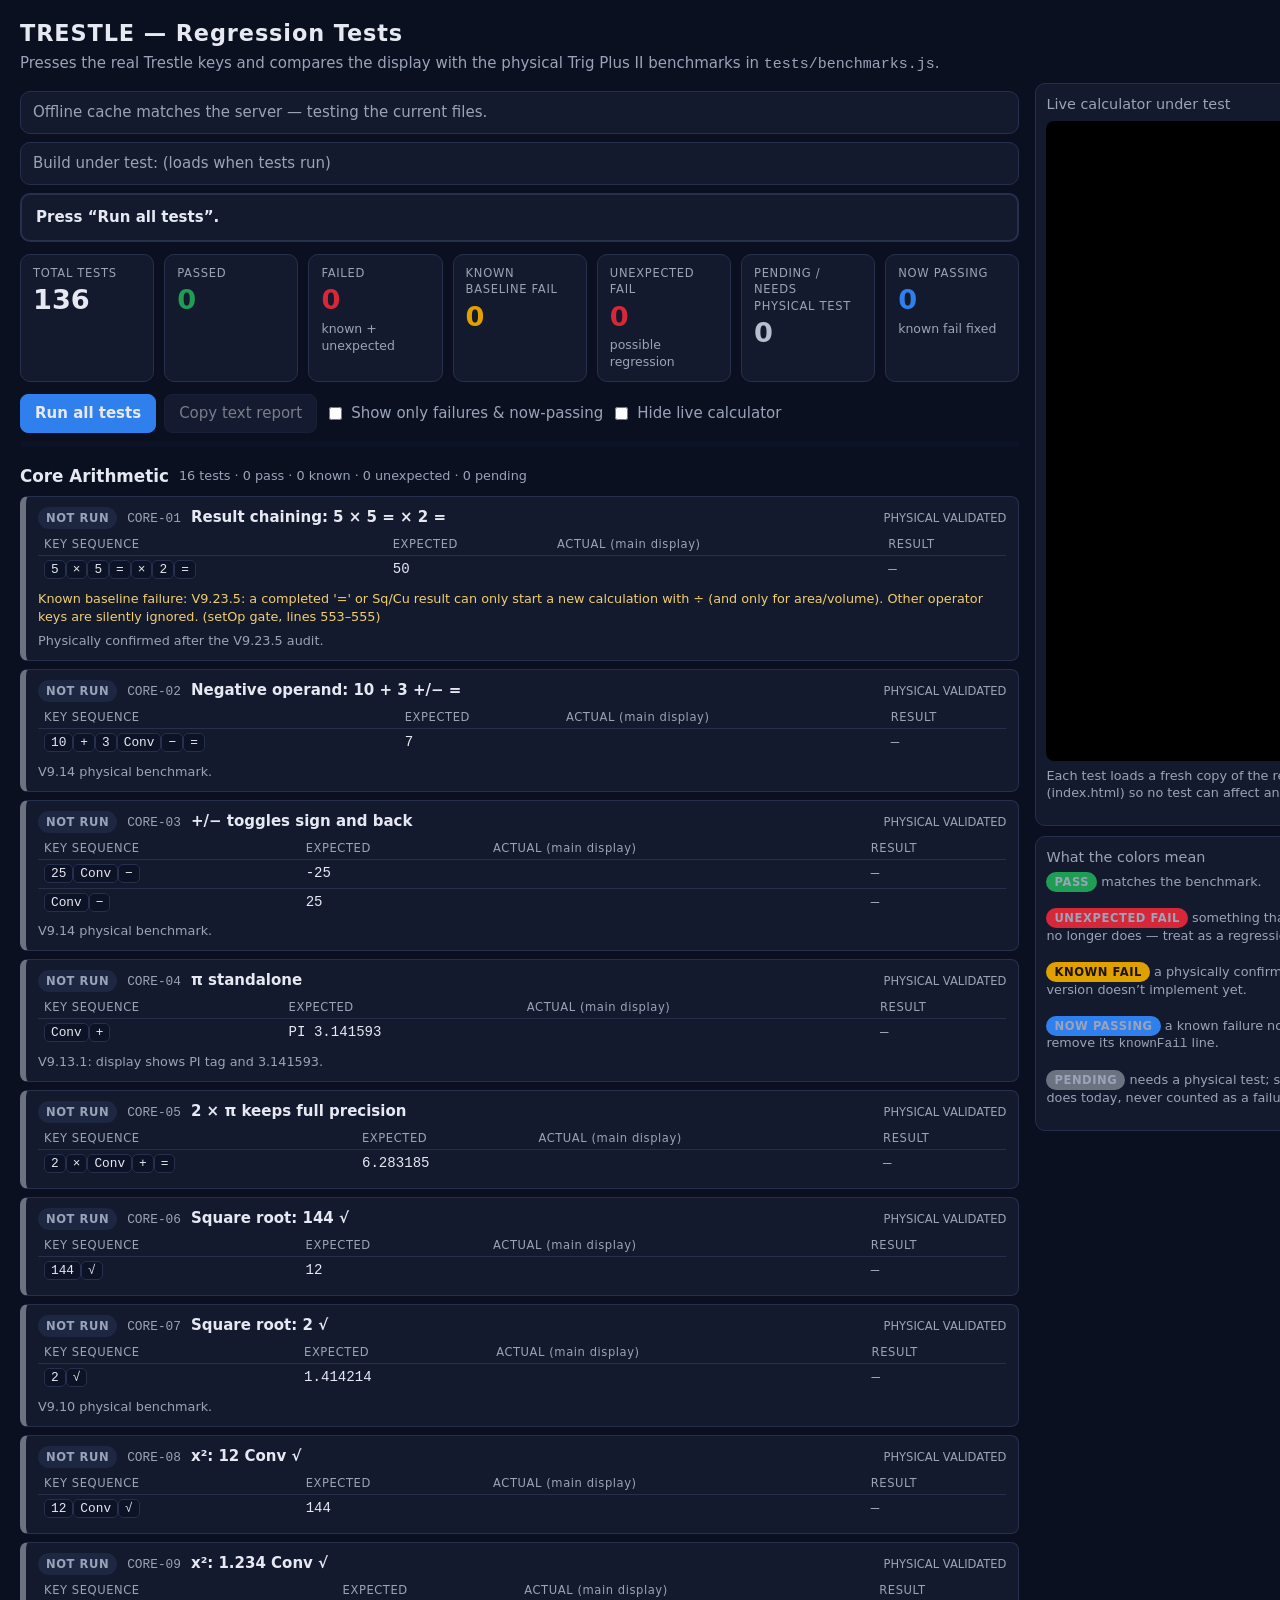
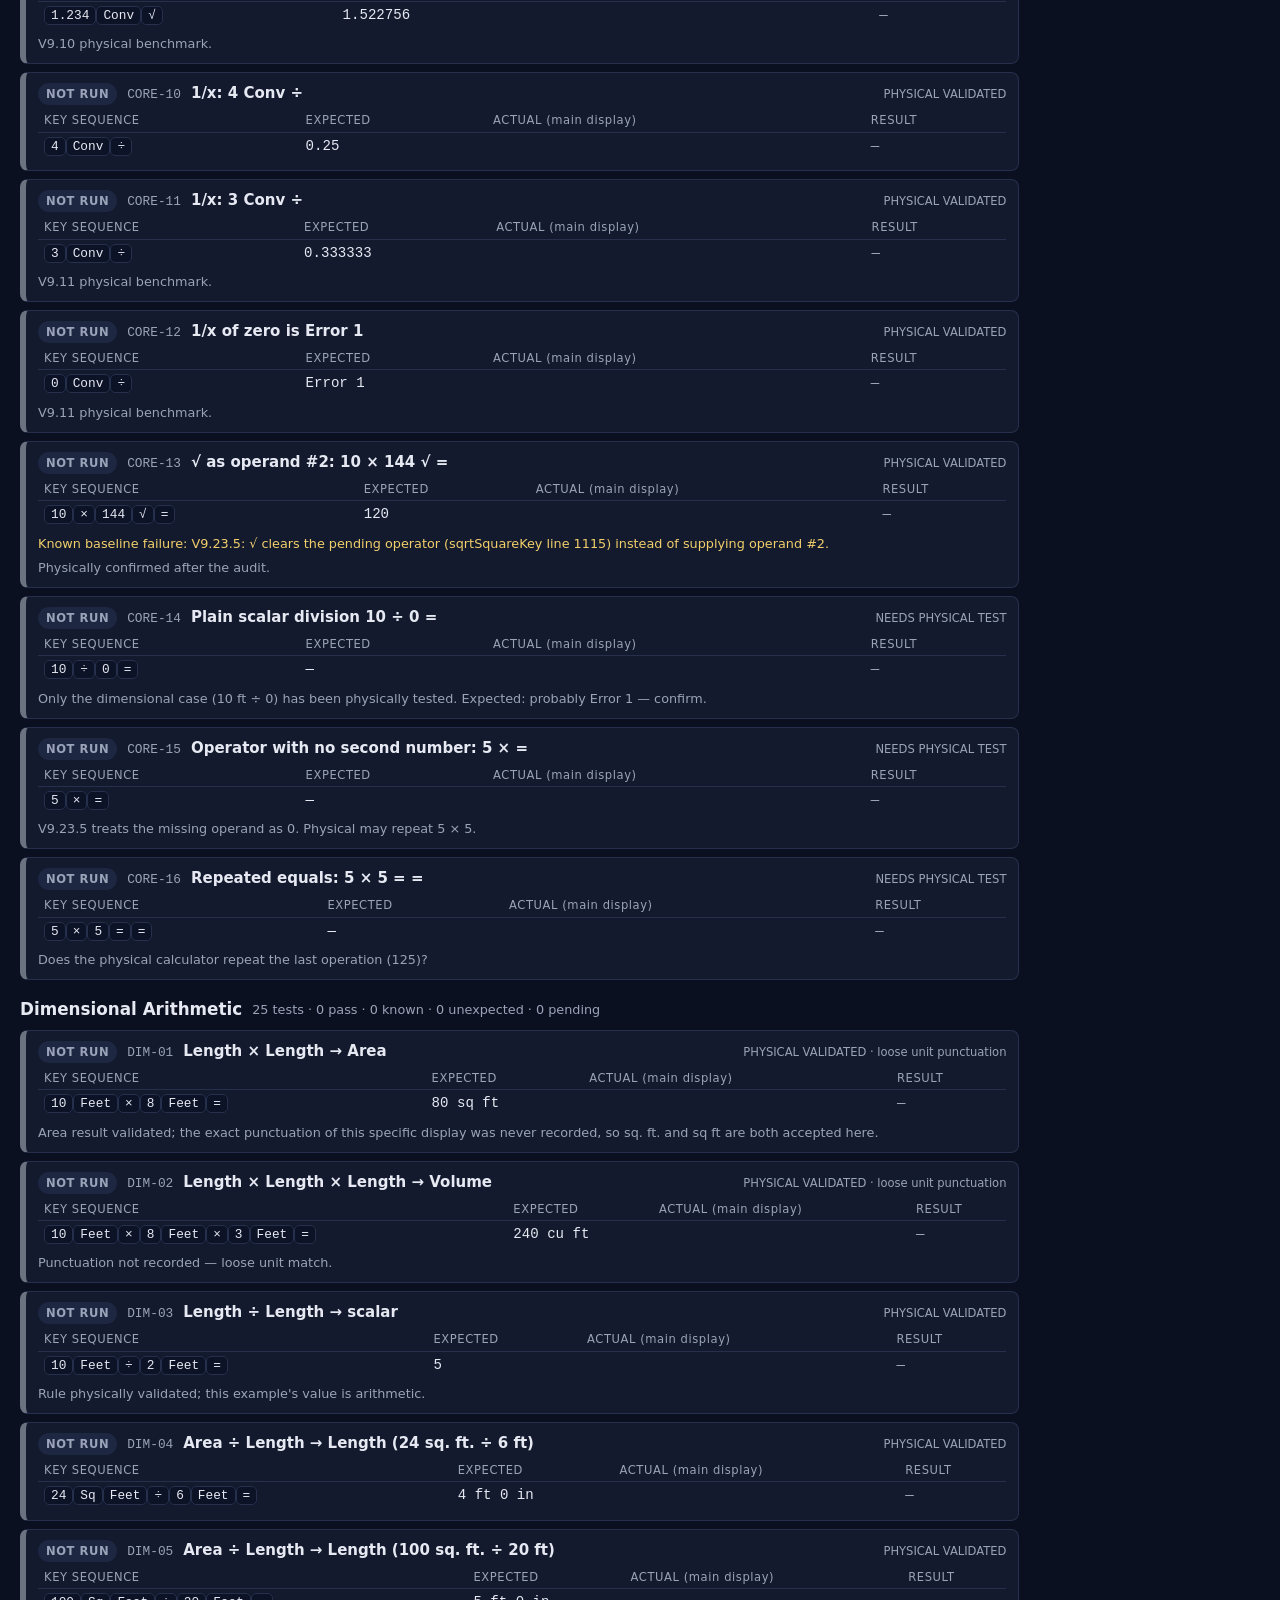
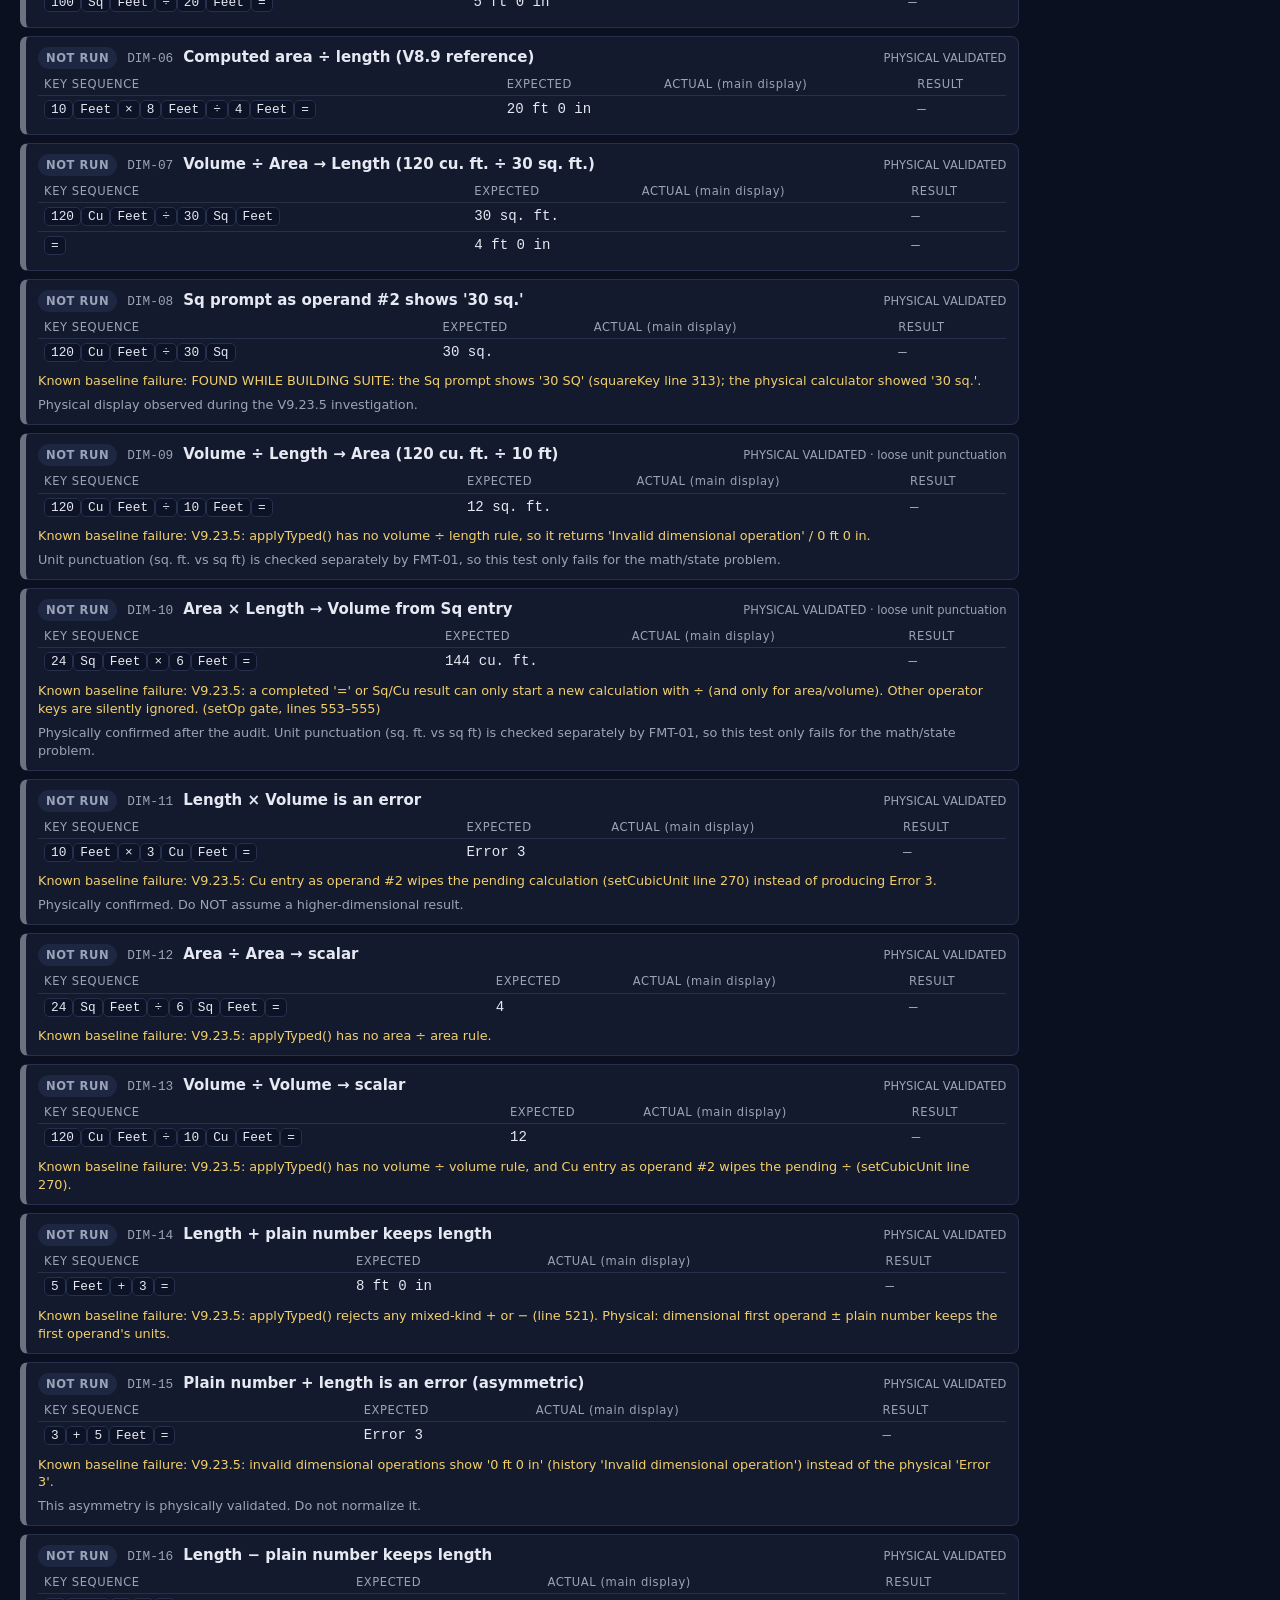
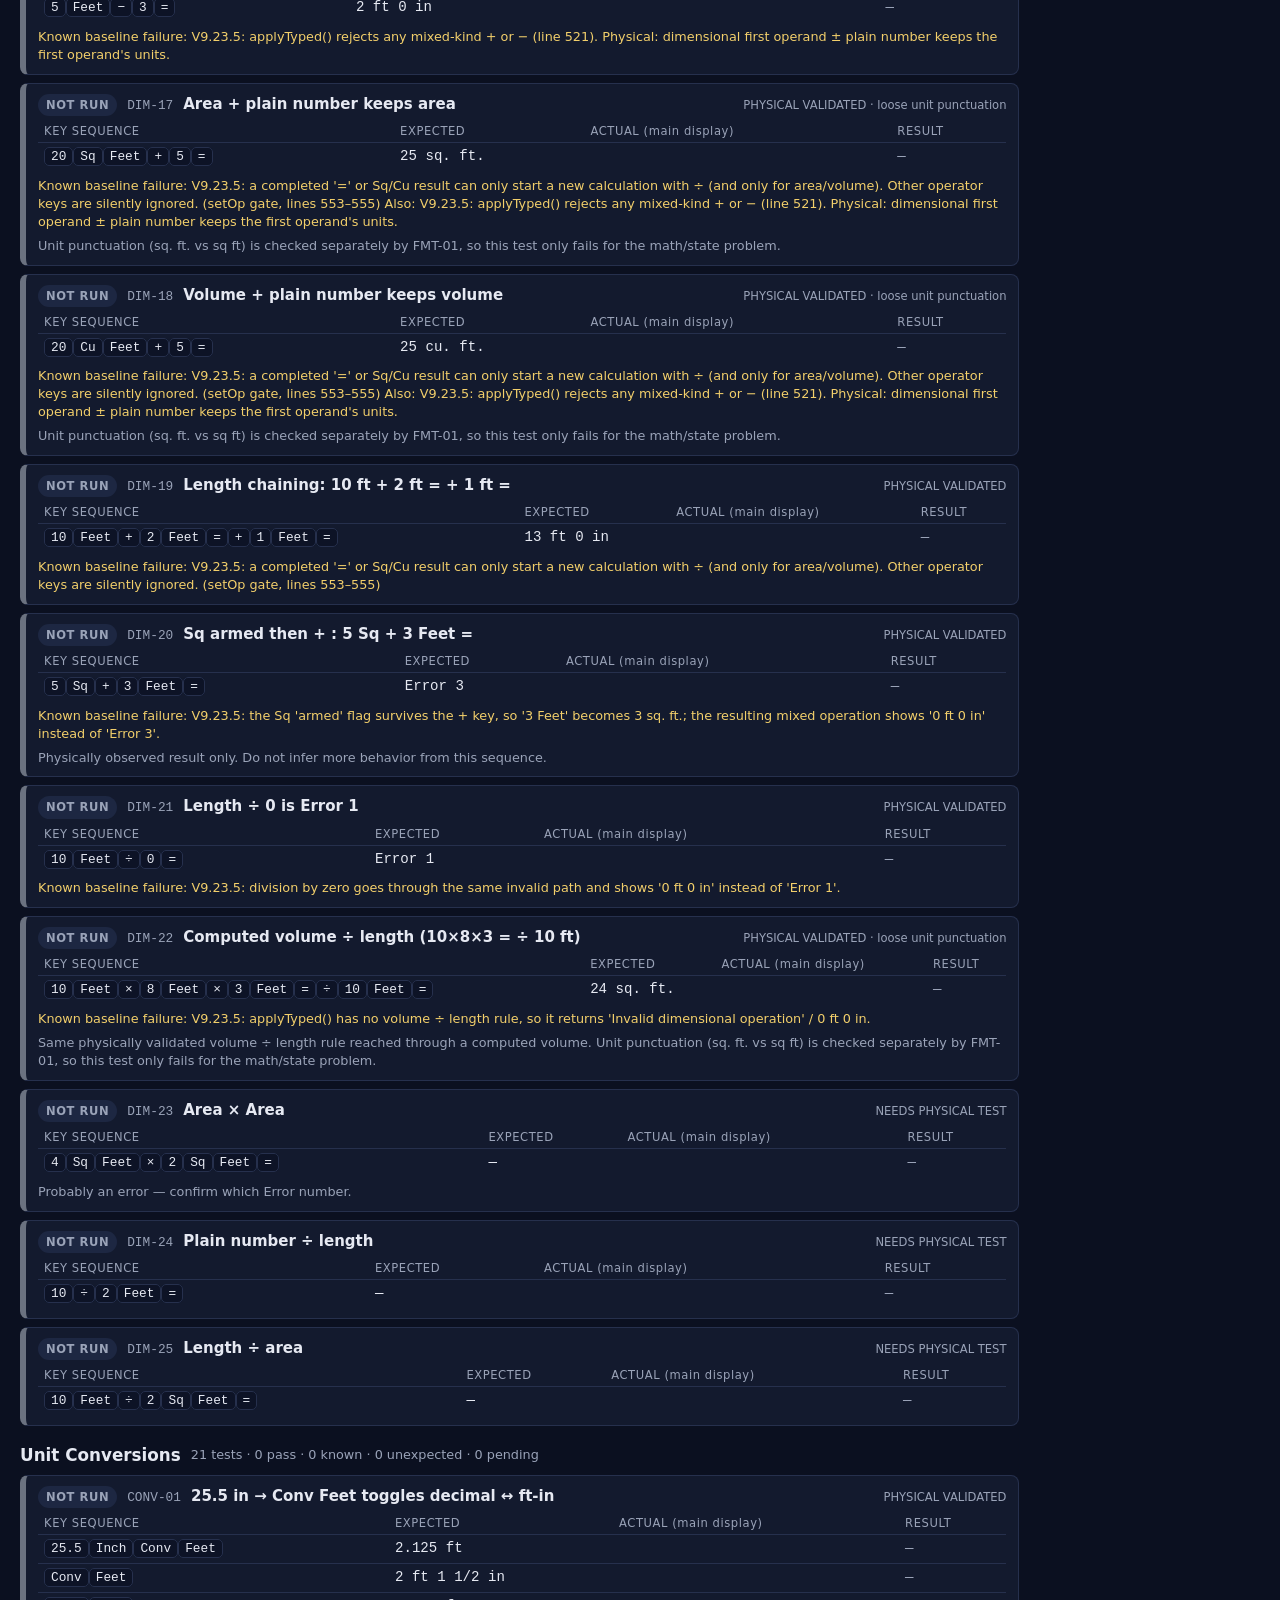
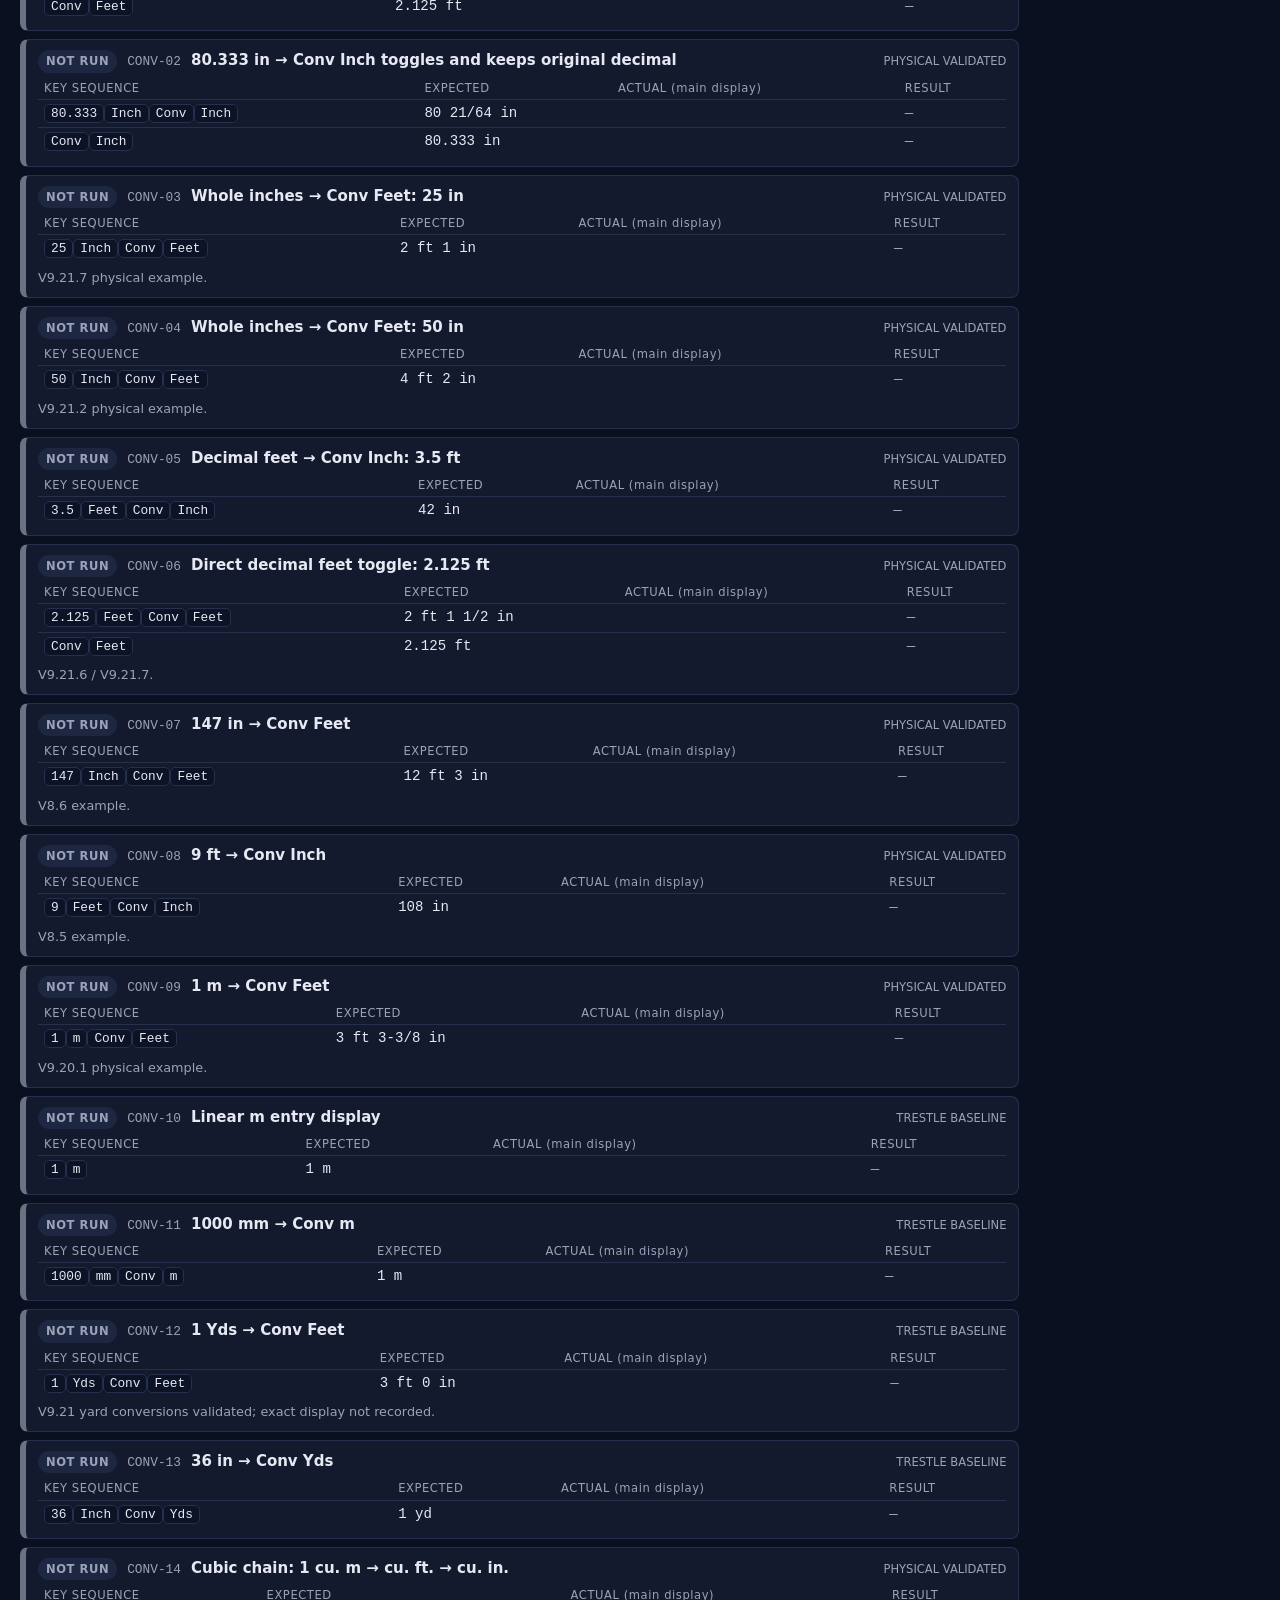
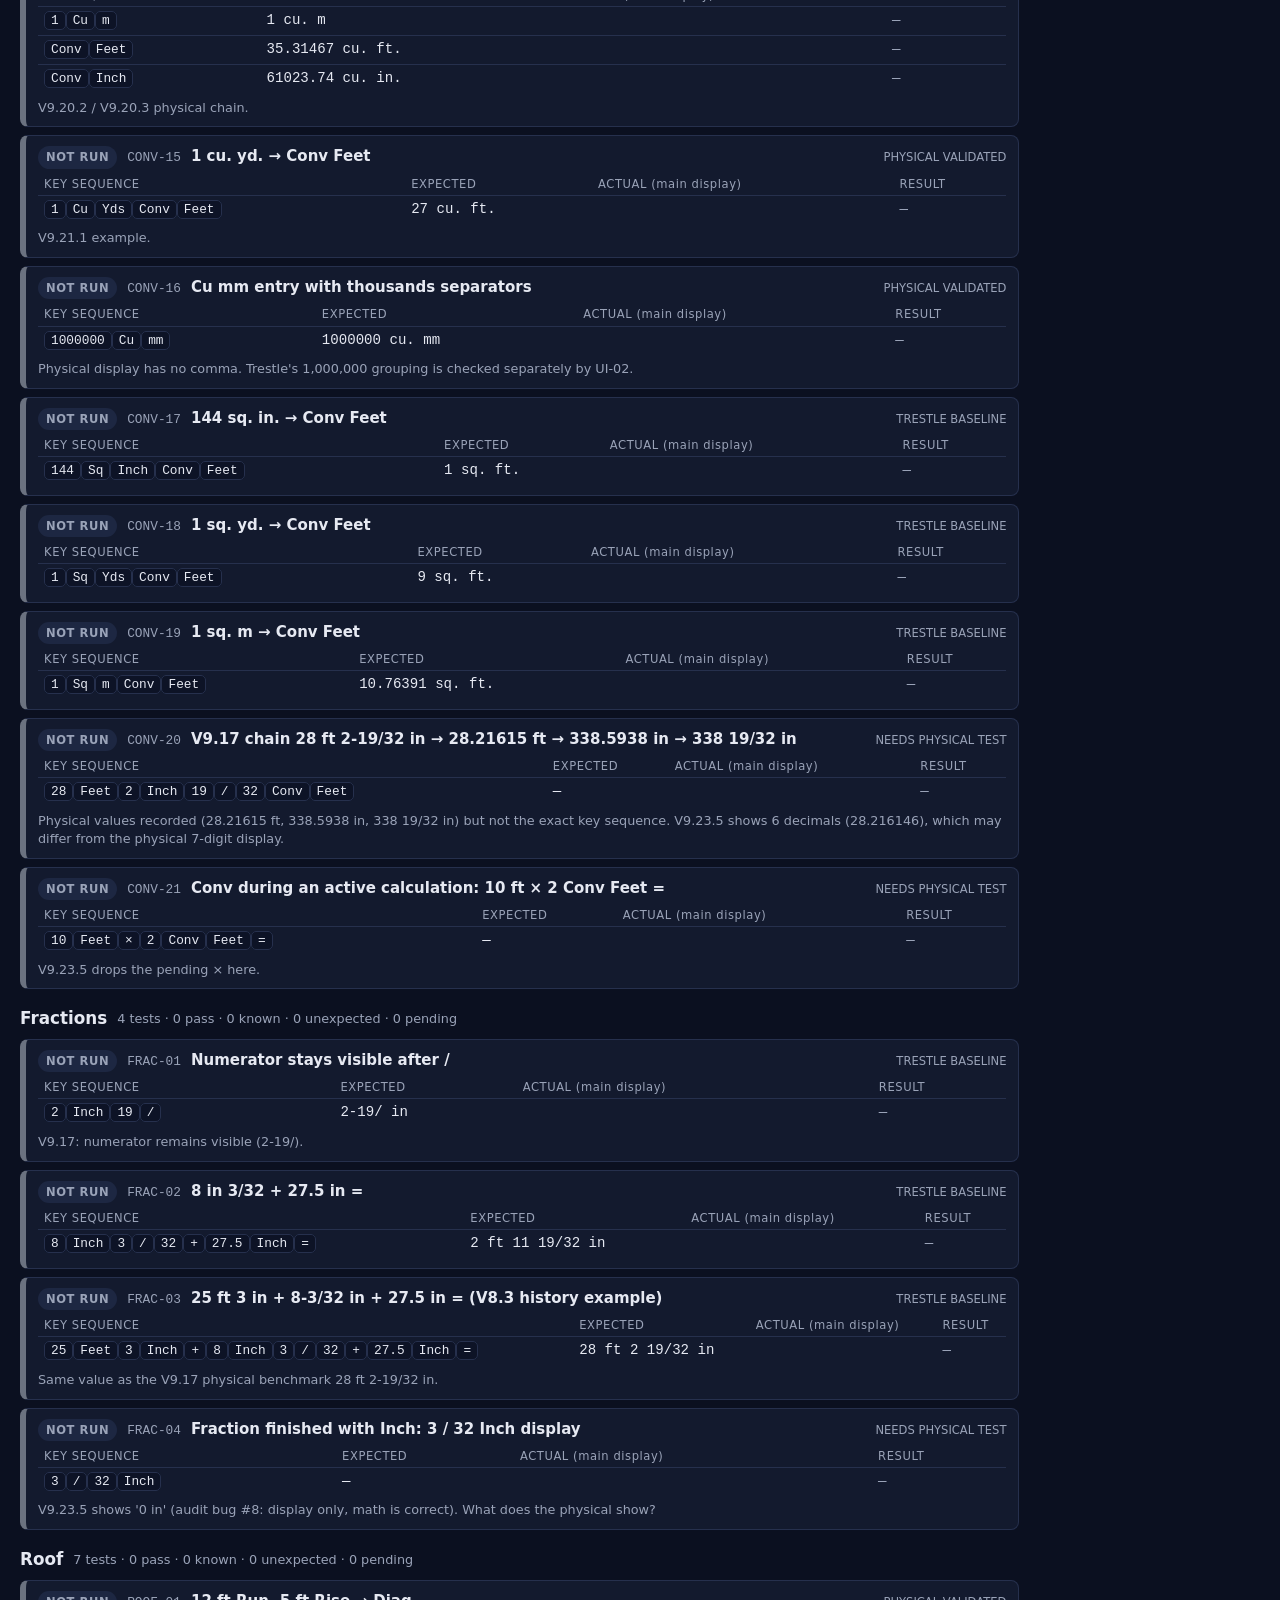
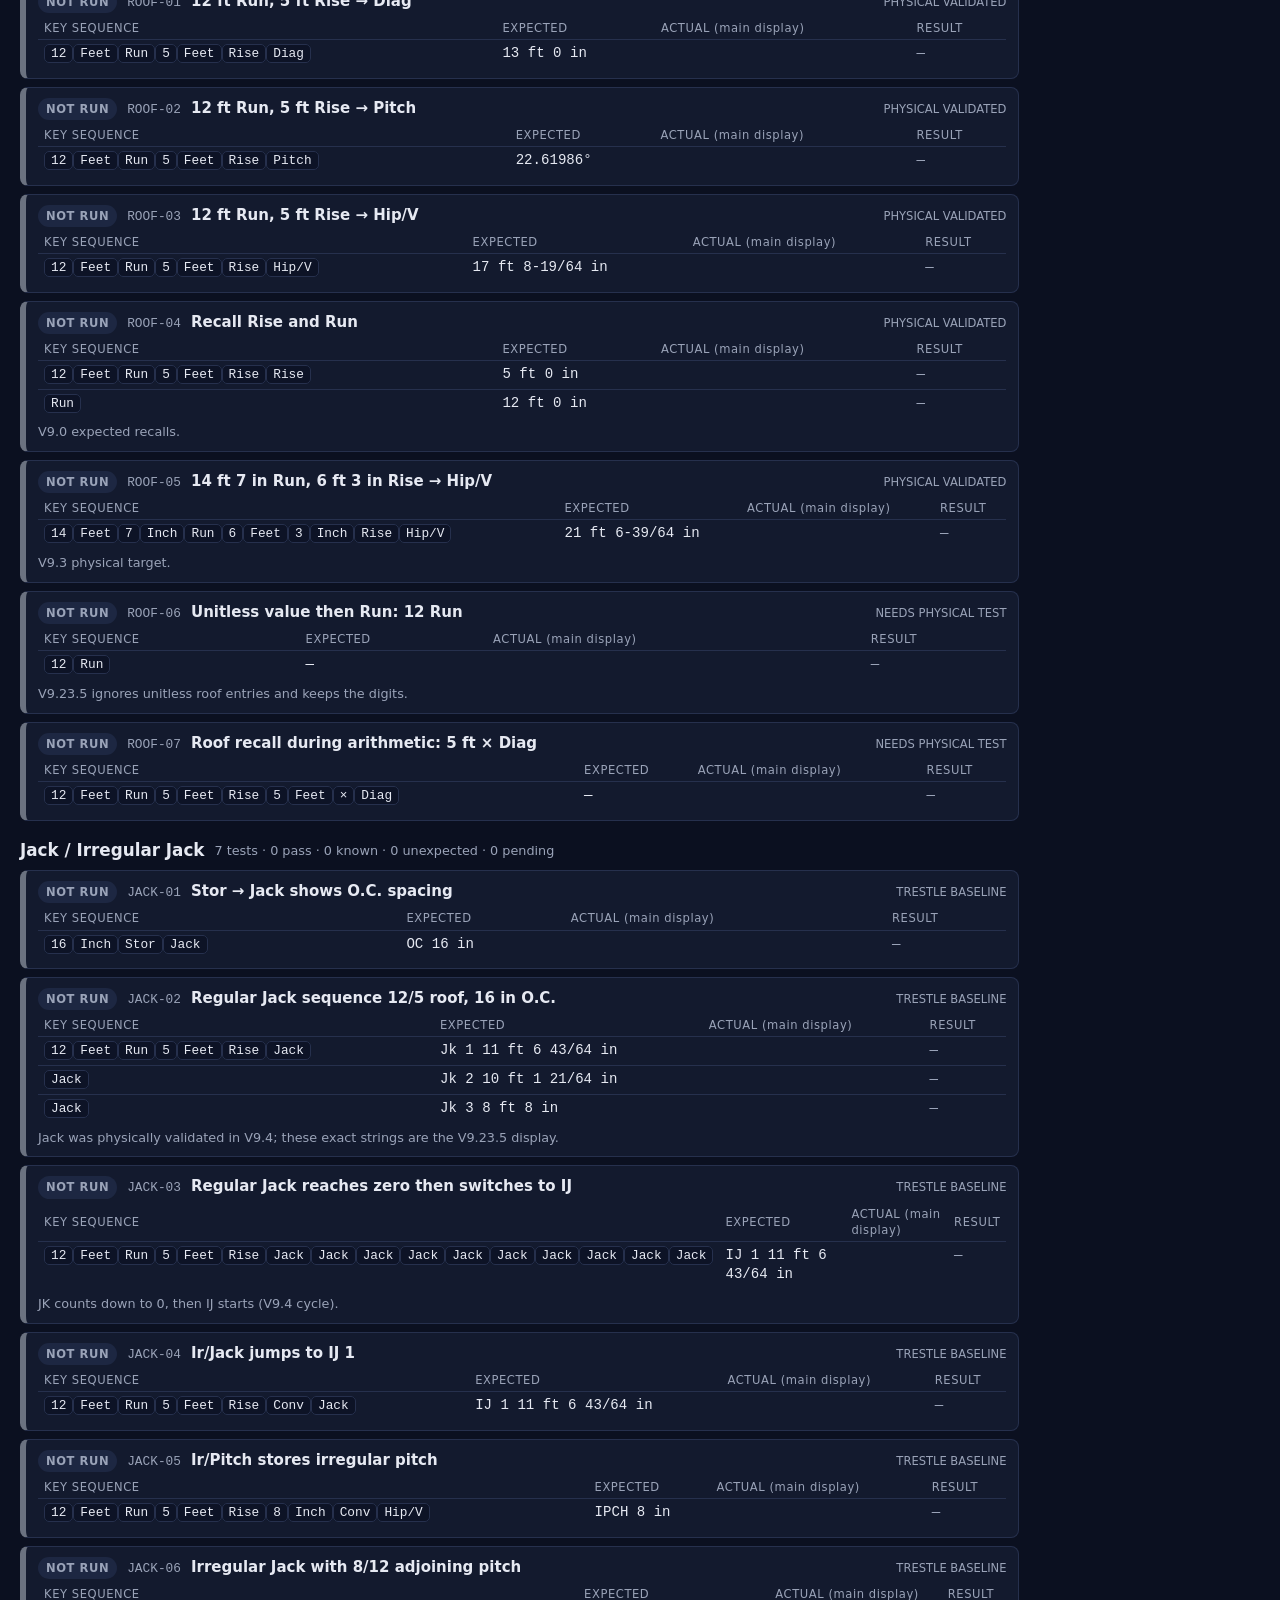
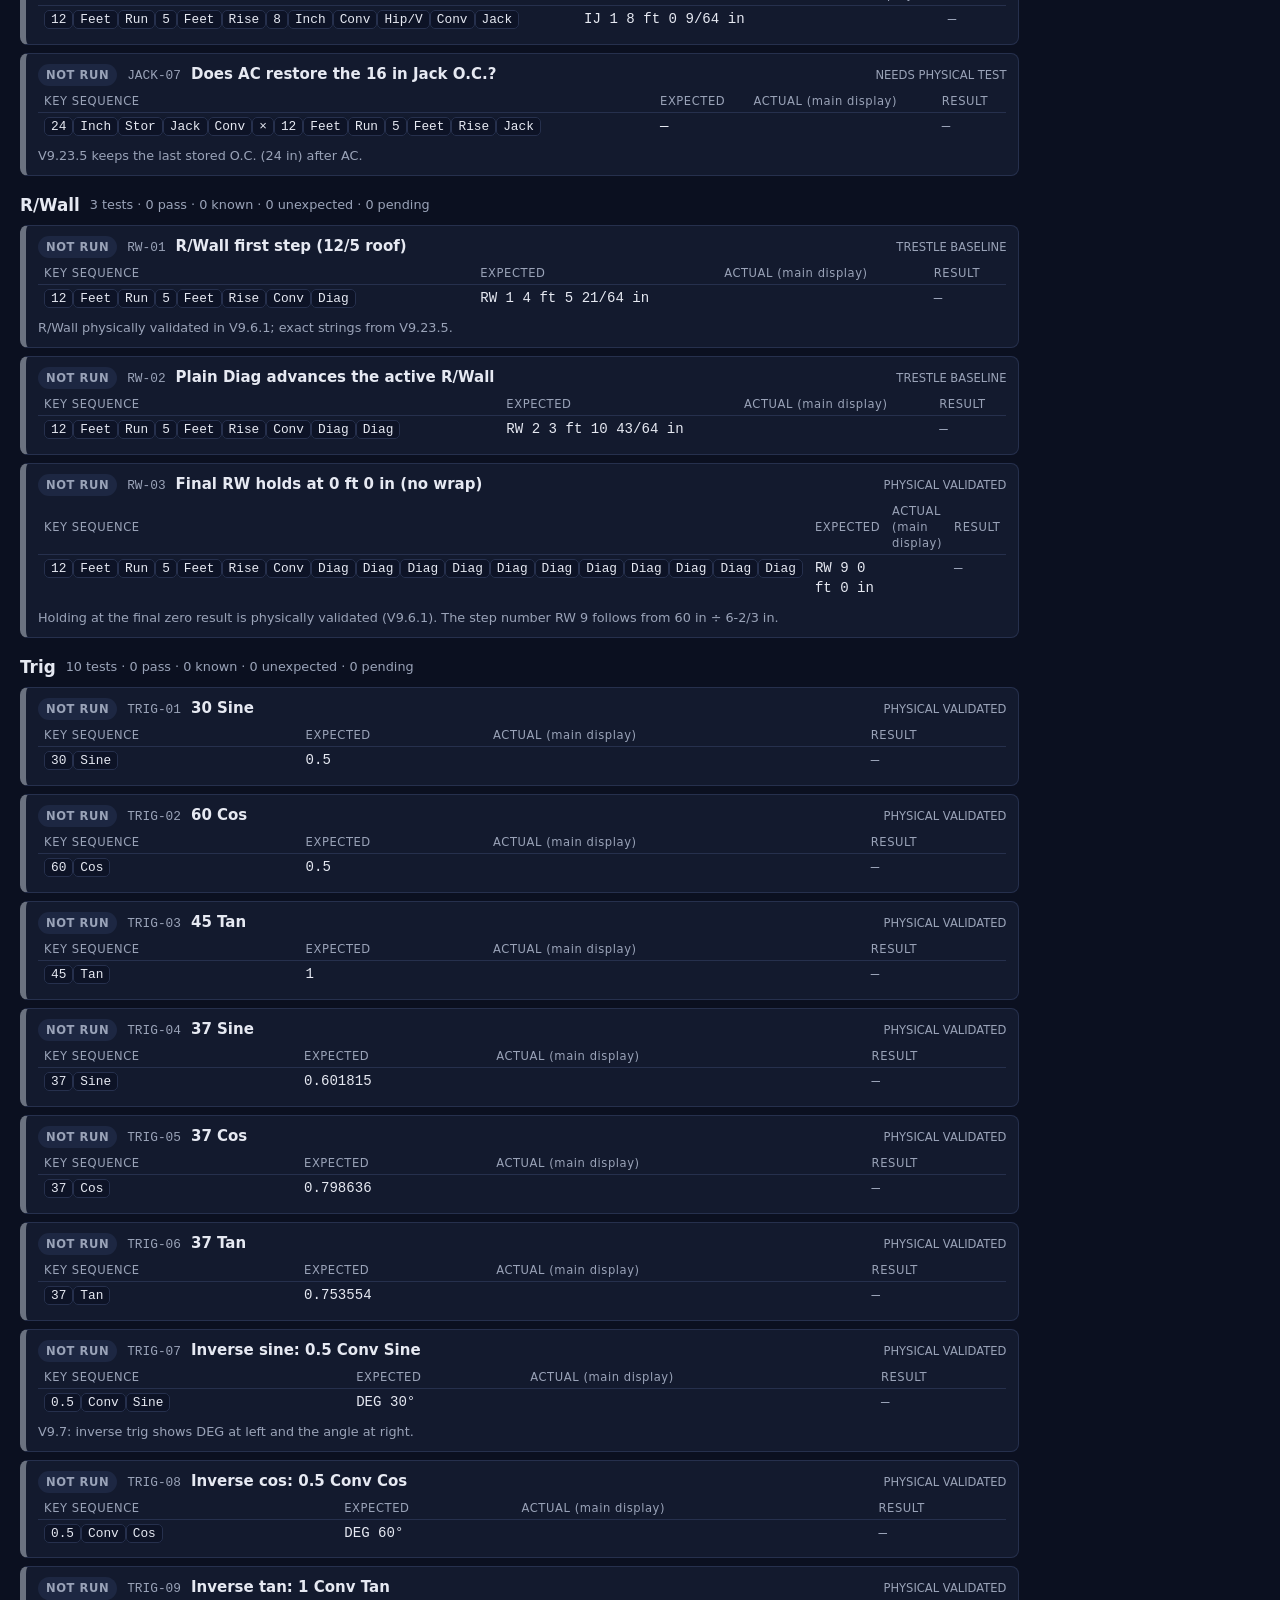
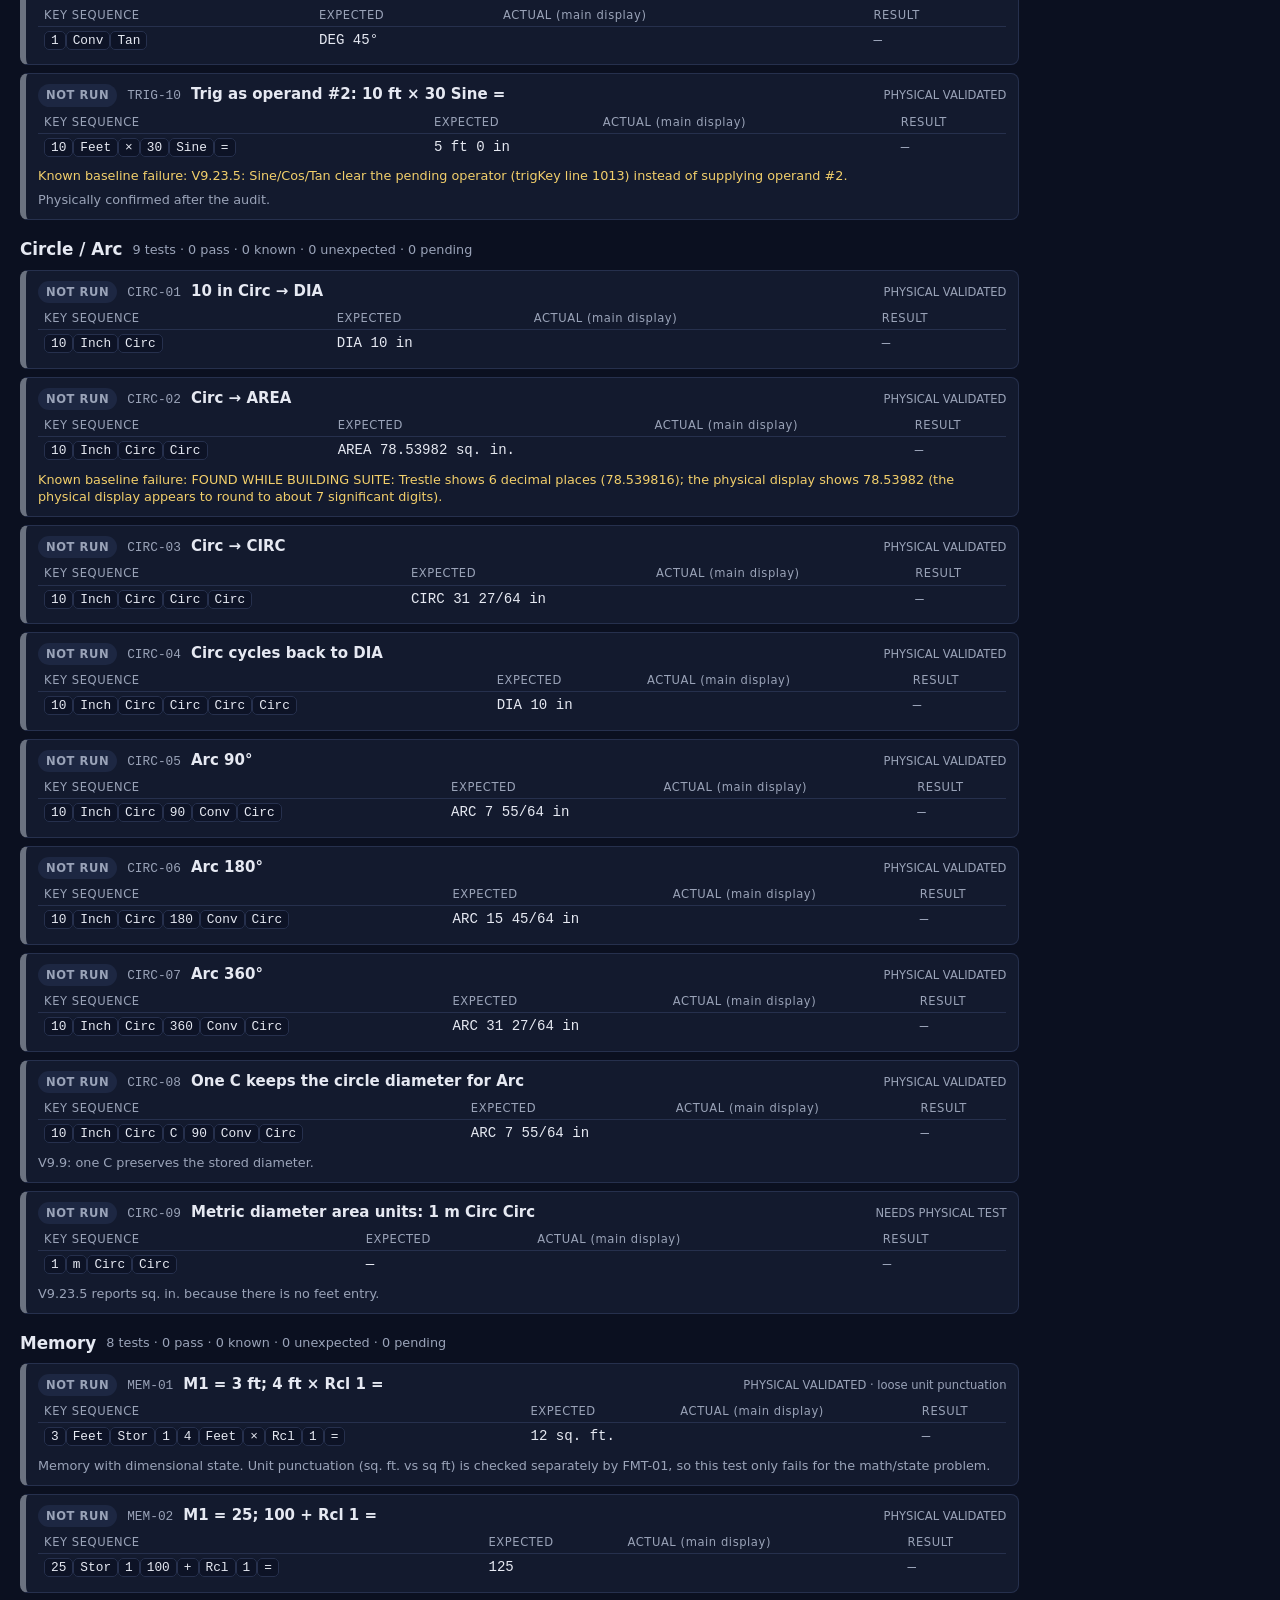
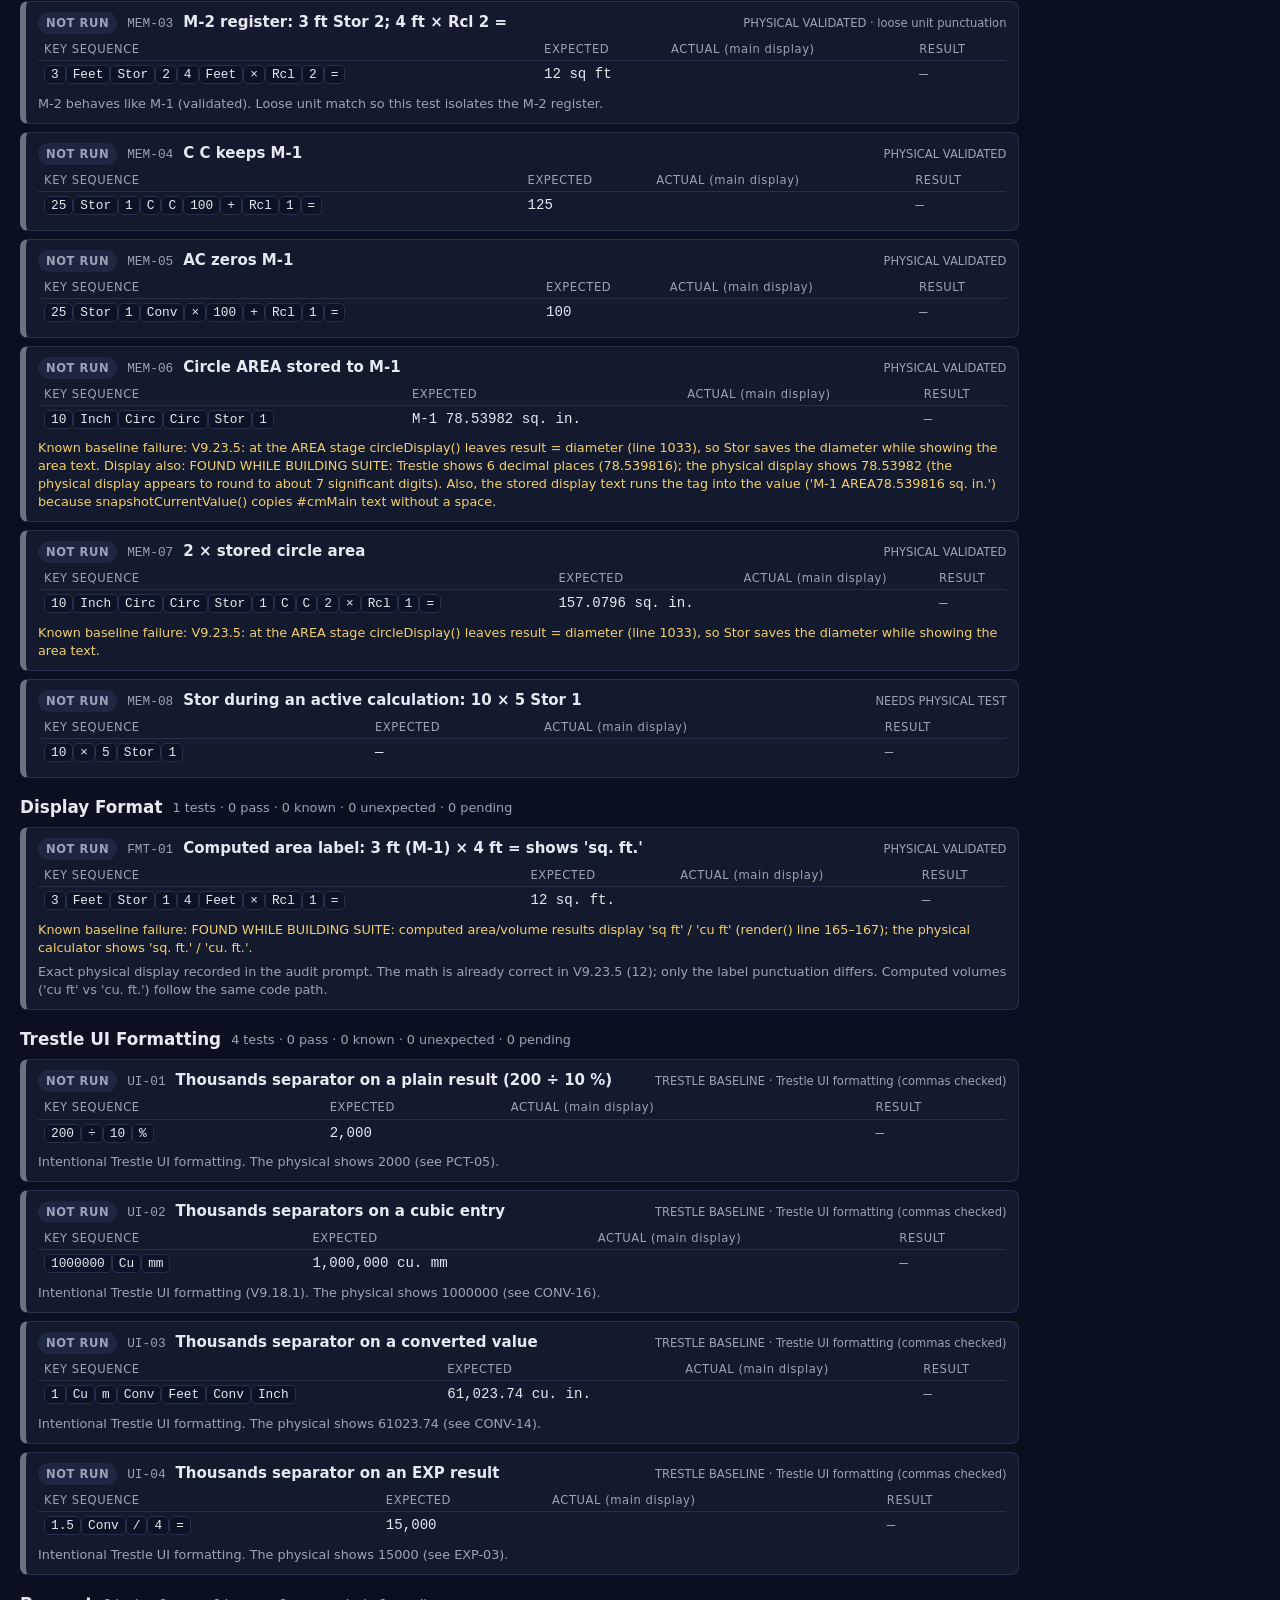
==== tests.html @ a555d7ff "Add Trestle regression test suite" ====
<!doctype html>
<html lang="en">
<head>
<meta charset="utf-8">
<meta name="viewport" content="width=device-width, initial-scale=1">
<title>Trestle Regression Tests</title>
<!-- This page is NOT part of the app and is NOT in the service-worker cache (sw.js). -->
<style>
  :root{--bg:#0b1020;--panel:#131a2e;--line:#26304d;--text:#e6e9f2;--muted:#9aa3b8;
        --pass:#1f9d55;--fail:#d62839;--known:#e0a100;--pending:#6b7280;--now:#2f80ed}
  *{box-sizing:border-box}
  body{margin:0;background:var(--bg);color:var(--text);font:15px/1.4 system-ui,-apple-system,Segoe UI,Roboto,sans-serif}
  header{padding:18px 20px 8px}
  h1{margin:0;font-size:1.4rem;letter-spacing:.04em}
  header p{margin:4px 0 0;color:var(--muted)}
  .wrap{display:grid;grid-template-columns:1fr 380px;gap:16px;padding:0 20px 40px}
  @media(max-width:1000px){.wrap{grid-template-columns:1fr}.side{order:-1}}
  .cards{display:grid;grid-template-columns:repeat(auto-fit,minmax(130px,1fr));gap:10px;margin:12px 0}
  .card{background:var(--panel);border:1px solid var(--line);border-radius:10px;padding:10px 12px}
  .card small{display:block;color:var(--muted);font-size:.72rem;letter-spacing:.06em}
  .card b{font-size:1.7rem}
  .card.pass b{color:var(--pass)} .card.fail b{color:var(--fail)} .card.known b{color:var(--known)}
  .card.pending b{color:#b8bfcc} .card.now b{color:var(--now)}
  .card .sub{font-size:.78rem;color:var(--muted)}
  .verdict{border-radius:10px;padding:12px 14px;font-weight:700;margin:6px 0 12px;border:2px solid var(--line)}
  .verdict.ok{background:#0f2e1d;border-color:var(--pass)}
  .verdict.bad{background:#3a0d14;border-color:var(--fail)}
  .verdict.idle{background:var(--panel)}
  .toolbar{display:flex;flex-wrap:wrap;gap:8px;align-items:center;margin:8px 0}
  button{font:inherit;border-radius:8px;border:1px solid var(--line);background:#1d2742;color:var(--text);padding:8px 14px;cursor:pointer}
  button.primary{background:#2f80ed;border-color:#2f80ed;font-weight:700}
  button:disabled{opacity:.5;cursor:default}
  label.chk{color:var(--muted);display:flex;gap:6px;align-items:center}
  .banner{border-radius:10px;padding:10px 12px;margin:8px 0;border:1px solid}
  .banner.warn{background:#3a2a05;border-color:var(--known)}
  .banner.err{background:#3a0d14;border-color:var(--fail)}
  .banner.info{background:var(--panel);border-color:var(--line);color:var(--muted)}
  section.cat{margin-top:18px}
  section.cat h2{font-size:1.05rem;margin:0 0 6px;display:flex;gap:10px;align-items:center}
  section.cat h2 .counts{font-size:.8rem;color:var(--muted);font-weight:400}
  .test{background:var(--panel);border:1px solid var(--line);border-left:6px solid var(--pending);border-radius:8px;padding:10px 12px;margin:8px 0}
  .test.PASS{border-left-color:var(--pass)}
  .test.UNEXPECTED{border-left-color:var(--fail);background:#2a0c12;border-color:var(--fail)}
  .test.KNOWN{border-left-color:var(--known)}
  .test.NOW{border-left-color:var(--now)}
  .test.PENDING{border-left-color:var(--pending)}
  .top{display:flex;gap:10px;align-items:baseline;flex-wrap:wrap}
  .badge{font-size:.72rem;font-weight:800;padding:3px 8px;border-radius:999px;letter-spacing:.05em;white-space:nowrap}
  .badge.PASS{background:var(--pass)} .badge.UNEXPECTED{background:var(--fail)}
  .badge.KNOWN{background:var(--known);color:#1b1400} .badge.NOW{background:var(--now)}
  .badge.PENDING{background:var(--pending)} .badge.WAIT{background:#1d2742;color:var(--muted)}
  .tid{color:var(--muted);font-size:.8rem;font-family:ui-monospace,Consolas,monospace}
  .tname{font-weight:700}
  .status{font-size:.72rem;color:var(--muted);margin-left:auto}
  .keys{margin:6px 0;display:flex;flex-wrap:wrap;gap:4px}
  .key{font-family:ui-monospace,Consolas,monospace;font-size:.8rem;background:#0d1326;border:1px solid var(--line);border-radius:5px;padding:1px 6px}
  table.steps{width:100%;border-collapse:collapse;font-size:.88rem;margin-top:4px}
  table.steps th{text-align:left;color:var(--muted);font-weight:500;font-size:.72rem;letter-spacing:.05em;padding:3px 6px}
  table.steps td{padding:4px 6px;border-top:1px solid var(--line);vertical-align:top;font-family:ui-monospace,Consolas,monospace}
  td.ok{color:#6fe3a0} td.no{color:#ff8a95;font-weight:700} td.na{color:var(--muted)}
  .note{font-size:.8rem;color:var(--muted);margin-top:6px}
  .kf{font-size:.8rem;color:#f2cf6b;margin-top:6px}
  .errline{font-size:.85rem;color:#ff8a95;margin-top:6px}
  .side{position:sticky;top:10px;align-self:start}
  .side .panel{background:var(--panel);border:1px solid var(--line);border-radius:10px;padding:10px}
  .side h3{margin:0 0 6px;font-size:.9rem;color:var(--muted);font-weight:500}
  #frameHost{height:640px;overflow:hidden;border-radius:8px;background:#000}
  .trestle-frame{width:100%;height:100%;border:0;background:#fff}
  .progress{height:6px;background:#0d1326;border-radius:3px;overflow:hidden;margin:6px 0}
  .progress div{height:100%;width:0;background:#2f80ed;transition:width .1s}
  textarea{width:100%;height:120px;background:#0d1326;color:var(--text);border:1px solid var(--line);border-radius:8px;font:12px ui-monospace,Consolas,monospace}
  .hidden{display:none}
</style>
</head>
<body>
<header>
  <h1>TRESTLE — Regression Tests</h1>
  <p>Presses the real Trestle keys and compares the display with the physical Trig Plus II benchmarks in <code>tests/benchmarks.js</code>.</p>
</header>

<div class="wrap">
<main>
  <div id="protocolBanner" class="banner err hidden"></div>
  <div id="freshBanner" class="banner info">Checking whether the offline cache matches the server…</div>
  <div id="buildLine" class="banner info">Build under test: (loads when tests run)</div>

  <div id="verdict" class="verdict idle">Press “Run all tests”.</div>

  <div class="cards">
    <div class="card"><small>TOTAL TESTS</small><b id="cTotal">0</b></div>
    <div class="card pass"><small>PASSED</small><b id="cPass">0</b><div class="sub" id="cPassSub"></div></div>
    <div class="card fail"><small>FAILED</small><b id="cFail">0</b><div class="sub" id="cFailSub">known + unexpected</div></div>
    <div class="card known"><small>KNOWN BASELINE FAIL</small><b id="cKnown">0</b></div>
    <div class="card fail"><small>UNEXPECTED FAIL</small><b id="cUnexp">0</b><div class="sub">possible regression</div></div>
    <div class="card pending"><small>PENDING / NEEDS PHYSICAL TEST</small><b id="cPending">0</b></div>
    <div class="card now"><small>NOW PASSING</small><b id="cNow">0</b><div class="sub">known fail fixed</div></div>
  </div>

  <div class="toolbar">
    <button id="runAll" class="primary">Run all tests</button>
    <button id="copyReport" disabled>Copy text report</button>
    <label class="chk"><input type="checkbox" id="onlyProblems"> Show only failures &amp; now-passing</label>
    <label class="chk"><input type="checkbox" id="hideFrame"> Hide live calculator</label>
  </div>
  <div class="progress"><div id="bar"></div></div>
  <div id="progressText" class="note"></div>

  <div id="results"></div>
  <textarea id="reportText" class="hidden" readonly></textarea>
</main>

<aside class="side">
  <div class="panel">
    <h3>Live calculator under test</h3>
    <div id="frameHost"></div>
    <p class="note">Each test loads a fresh copy of the real app (index.html) so no test can affect another.</p>
  </div>
  <div class="panel" style="margin-top:10px">
    <h3>What the colors mean</h3>
    <p class="note"><span class="badge PASS">PASS</span> matches the benchmark.<br><br>
    <span class="badge UNEXPECTED">UNEXPECTED FAIL</span> something that used to match no longer does — treat as a regression.<br><br>
    <span class="badge KNOWN">KNOWN FAIL</span> a physically confirmed behavior this version doesn’t implement yet.<br><br>
    <span class="badge NOW">NOW PASSING</span> a known failure now matches — remove its <code>knownFail</code> line.<br><br>
    <span class="badge PENDING">PENDING</span> needs a physical test; shows what Trestle does today, never counted as a failure.</p>
  </div>
</aside>
</div>

<script src="tests/benchmarks.js"></script>
<script src="tests/runner.js"></script>
<script>
(function(){
  "use strict";
  const $=s=>document.querySelector(s);
  const R=window.TrestleRunner, B=window.TRESTLE_BENCHMARKS||[];
  const BADGE={ "PASS":["PASS","PASS"], "UNEXPECTED FAIL":["UNEXPECTED","UNEXPECTED FAIL"], "KNOWN FAIL":["KNOWN","KNOWN FAIL"],
                "NOW PASSING":["NOW","NOW PASSING"], "PENDING":["PENDING","PENDING"] };
  let results=[];

  const esc=s=>String(s??"").replace(/[&<>"]/g,c=>({"&":"&amp;","<":"&lt;",">":"&gt;",'"':"&quot;"}[c]));
  const keyChips=keys=>R.tokenize(keys).length ? String(keys).trim().split(/\s+/).map(k=>`<span class="key">${esc(k)}</span>`).join("") : "";

  // Duplicate-id guard: makes a typo in benchmarks.js obvious.
  const seen=new Set(), dups=[];
  B.forEach(t=>{ if(seen.has(t.id)) dups.push(t.id); seen.add(t.id); });

  if(location.protocol==="file:"){
    const b=$("#protocolBanner"); b.classList.remove("hidden");
    b.innerHTML="This page was opened directly from a file. Browsers block the app from loading that way. Open <b>tests.html</b> from the same web address you use for the calculator (for example <code>…/tims-calculators/tests.html</code>).";
  }
  if(dups.length){
    const b=$("#protocolBanner"); b.classList.remove("hidden");
    b.innerHTML="Duplicate test ids in tests/benchmarks.js: "+esc(dups.join(", "));
  }

  // ---- cache freshness ----
  R.checkFreshness().then(f=>{
    const el=$("#freshBanner");
    if(f.fileProtocol){ el.className="banner err"; el.textContent="Cache check skipped (opened from a file)."; return; }
    if(f.note){ el.className="banner info"; el.textContent=f.note; return; }
    if(f.ok){ el.className="banner info"; el.textContent="Offline cache matches the server — testing the current files."; return; }
    el.className="banner warn";
    el.innerHTML=`<b>Warning: the app’s offline cache holds OLDER files than the server</b> (${esc(f.stale.join(", "))}). The tests would check the old build. `+
      `<button id="clearCache">Load the latest files</button> <span class="note">(clears only this app’s offline copy; it rebuilds itself the next time the app opens)</span>`;
    $("#clearCache").onclick=async()=>{ await R.clearAppCache(); location.reload(); };
  });

  // ---- render ----
  function renderAll(){
    const only=$("#onlyProblems").checked;
    const byCat=new Map();
    B.forEach(t=>{ if(!byCat.has(t.category)) byCat.set(t.category,[]); byCat.get(t.category).push(t); });
    let html="";
    for(const [cat,tests] of byCat){
      const rs=tests.map(t=>results.find(r=>r.id===t.id));
      const c=o=>rs.filter(r=>r&&r.outcome===o).length;
      const shown=tests.filter((t,i)=>!only || (rs[i] && ["UNEXPECTED FAIL","KNOWN FAIL","NOW PASSING"].includes(rs[i].outcome)));
      if(!shown.length) continue;
      html+=`<section class="cat"><h2>${esc(cat)} <span class="counts">${tests.length} tests · ${c("PASS")} pass · ${c("KNOWN FAIL")} known · ${c("UNEXPECTED FAIL")} unexpected · ${c("PENDING")} pending${c("NOW PASSING")?" · "+c("NOW PASSING")+" now passing":""}</span></h2>`;
      for(const t of shown) html+=renderTest(t, results.find(r=>r.id===t.id));
      html+=`</section>`;
    }
    $("#results").innerHTML=html;
  }
  function renderTest(t,r){
    const steps=t.steps||[{keys:t.keys,expect:t.expect}];
    const [cls,label]=r?BADGE[r.outcome]:["WAIT","NOT RUN"];
    const allKeys=steps.map(s=>s.keys).join("  ");
    let rows="";
    steps.forEach((s,i)=>{
      const rs=r&&r.steps[i];
      const passCell=!rs?`<td class="na">—</td>`:(rs.pass===null?`<td class="na">(shown only)</td>`:(rs.pass?`<td class="ok">PASS</td>`:`<td class="no">FAIL</td>`));
      rows+=`<tr><td>${keyChips(s.keys)}</td><td>${esc(s.expect||"—")}</td><td class="${rs?(rs.pass===false?"no":(rs.pass?"ok":"na")):"na"}">${esc(rs?rs.actual:"")}</td>${passCell}</tr>`;
    });
    return `<div class="test ${cls}">
      <div class="top"><span class="badge ${cls}">${label}</span><span class="tid">${esc(t.id)}</span><span class="tname">${esc(t.name)}</span>
      <span class="status">${esc(t.status)}${t.match==="units-loose"?" · loose unit punctuation":""}${t.match==="trestle-exact"?" · Trestle UI formatting (commas checked)":""}</span></div>
      <table class="steps"><tr><th>KEY SEQUENCE</th><th>EXPECTED</th><th>ACTUAL (main display)</th><th>RESULT</th></tr>${rows}</table>
      ${r&&r.history?`<div class="note">History line after test: ${esc(r.history)}</div>`:""}
      ${t.knownFail?`<div class="kf">Known baseline failure: ${esc(t.knownFail)}</div>`:""}
      ${t.notes?`<div class="note">${esc(t.notes)}</div>`:""}
      ${r&&r.error?`<div class="errline">${esc(r.error)}</div>`:""}
    </div>`;
  }
  function updateCounts(){
    const c=o=>results.filter(r=>r.outcome===o).length;
    const pass=c("PASS"), now=c("NOW PASSING"), known=c("KNOWN FAIL"), unexp=c("UNEXPECTED FAIL"), pend=c("PENDING");
    $("#cTotal").textContent=B.length;
    $("#cPass").textContent=pass+now; $("#cPassSub").textContent=now?`incl. ${now} now passing`:"";
    $("#cFail").textContent=known+unexp; $("#cKnown").textContent=known; $("#cUnexp").textContent=unexp;
    $("#cPending").textContent=pend; $("#cNow").textContent=now;
    return {pass,now,known,unexp,pend};
  }

  function textReport(build){
    const n=updateCounts();
    const lines=[`TRESTLE REGRESSION REPORT — ${new Date().toLocaleString()}`,`Build under test: ${build}`,
      `TOTAL ${B.length} | PASSED ${n.pass+n.now} (now passing ${n.now}) | FAILED ${n.known+n.unexp} (known ${n.known}, unexpected ${n.unexp}) | PENDING ${n.pend}`,""];
    for(const o of ["UNEXPECTED FAIL","NOW PASSING","KNOWN FAIL","PENDING"]){
      const rs=results.filter(r=>r.outcome===o); if(!rs.length) continue;
      lines.push(`== ${o} (${rs.length}) ==`);
      rs.forEach(r=>{ lines.push(`${r.id}  ${r.name}`); r.steps.forEach(s=>lines.push(`   keys: ${s.keys}\n   expected: ${s.expect||"—"}\n   actual:   ${s.actual}`)); if(r.error) lines.push(`   error: ${r.error}`); });
      lines.push("");
    }
    return lines.join("\n");
  }

  let buildText="(unknown)";
  async function runAll(){
    $("#runAll").disabled=true; $("#copyReport").disabled=true;
    results=[]; renderAll(); updateCounts();
    $("#verdict").className="verdict idle"; $("#verdict").textContent="Running…";
    const host=$("#frameHost");
    for(let i=0;i<B.length;i++){
      const t=B[i];
      $("#progressText").textContent=`Running ${i+1} of ${B.length}: ${t.id} ${t.name}`;
      const r=await R.runOne(t,host);
      if(i===0){
        try{ const f=host.querySelector("iframe").contentDocument.querySelector("footer"); buildText=f?f.textContent.trim():"(no footer)"; }catch(e){}
        $("#buildLine").textContent="Build under test: "+buildText;
      }
      results.push(r);
      $("#bar").style.width=((i+1)/B.length*100)+"%";
      if(i%5===4||i===B.length-1){ renderAll(); updateCounts(); }
    }
    const n=updateCounts(); renderAll();
    const v=$("#verdict");
    if(n.unexp){ v.className="verdict bad"; v.textContent=`✖ ${n.unexp} UNEXPECTED FAILURE${n.unexp>1?"S":""} — something changed that used to match. Review the red tests before shipping.`; }
    else { v.className="verdict ok"; v.textContent=`✔ No unexpected failures. ${n.known} known baseline failure${n.known===1?"":"s"}, ${n.now} now passing, ${n.pend} pending physical tests.`; }
    $("#progressText").textContent=`Finished ${B.length} tests.`;
    $("#reportText").value=textReport(buildText);
    window.TRESTLE_TEST_RESULTS={build:buildText,counts:n,results};
    $("#runAll").disabled=false; $("#copyReport").disabled=false;
  }

  $("#runAll").onclick=runAll;
  $("#onlyProblems").onchange=renderAll;
  $("#hideFrame").onchange=e=>{ $("#frameHost").style.height=e.target.checked?"0":"640px"; };
  $("#copyReport").onclick=async()=>{
    const ta=$("#reportText");
    try{ await navigator.clipboard.writeText(ta.value); $("#copyReport").textContent="Copied ✔"; }
    catch(e){ ta.classList.remove("hidden"); ta.select(); $("#copyReport").textContent="Select-all shown below"; }
    setTimeout(()=>$("#copyReport").textContent="Copy text report",2500);
  };
  updateCounts(); renderAll();
})();
</script>
</body>
</html>
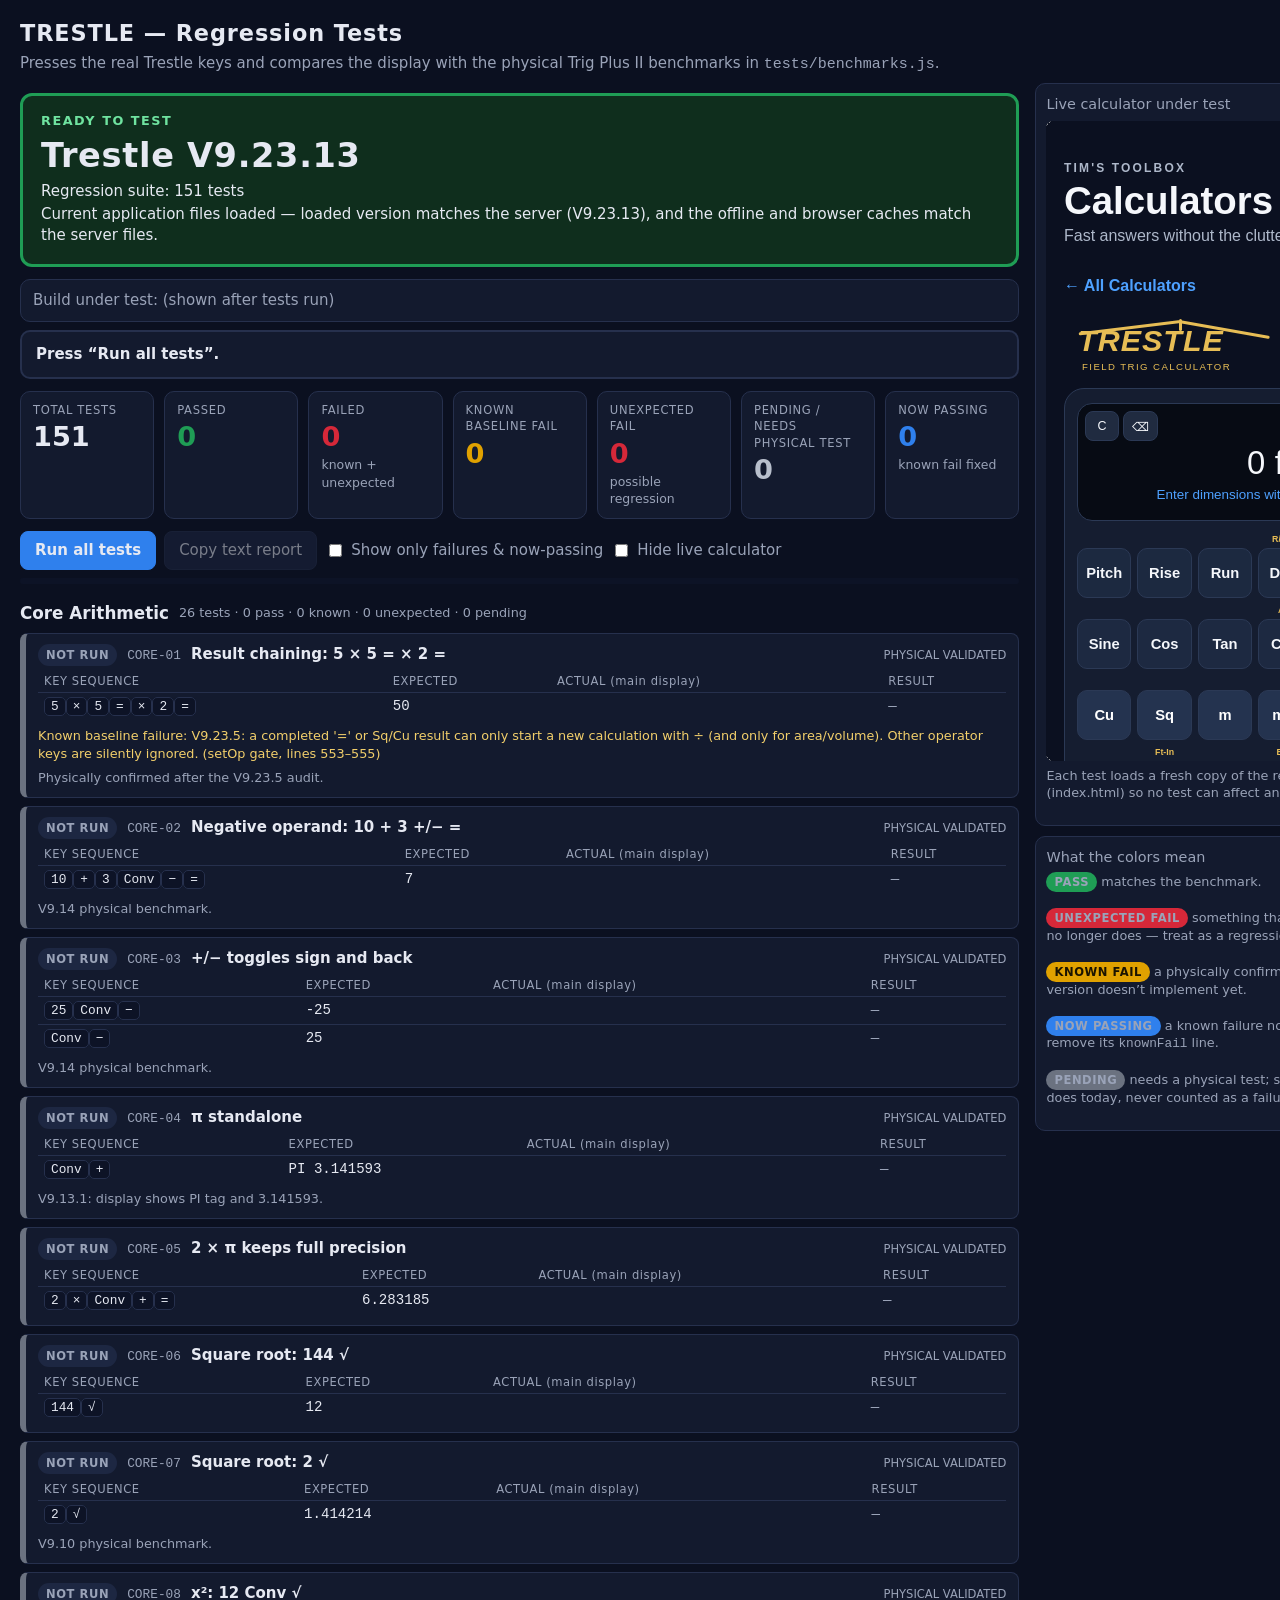
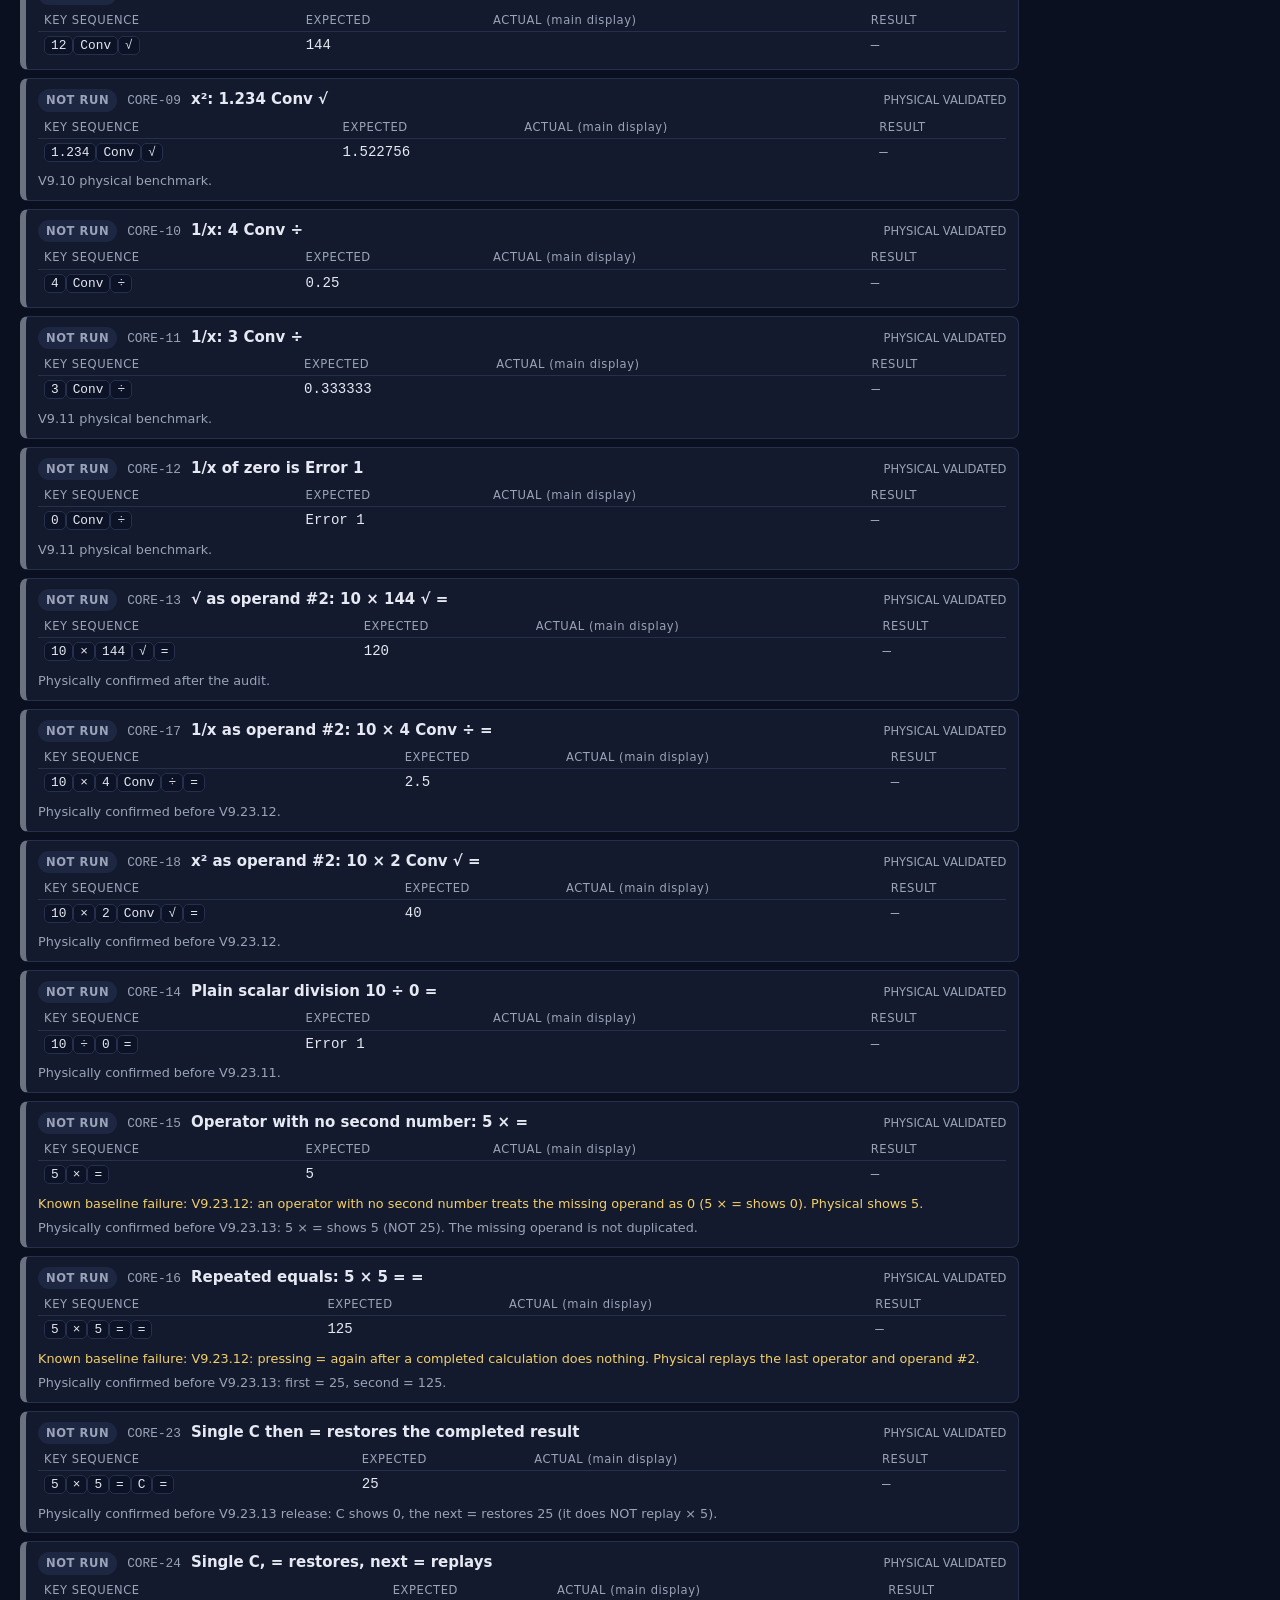
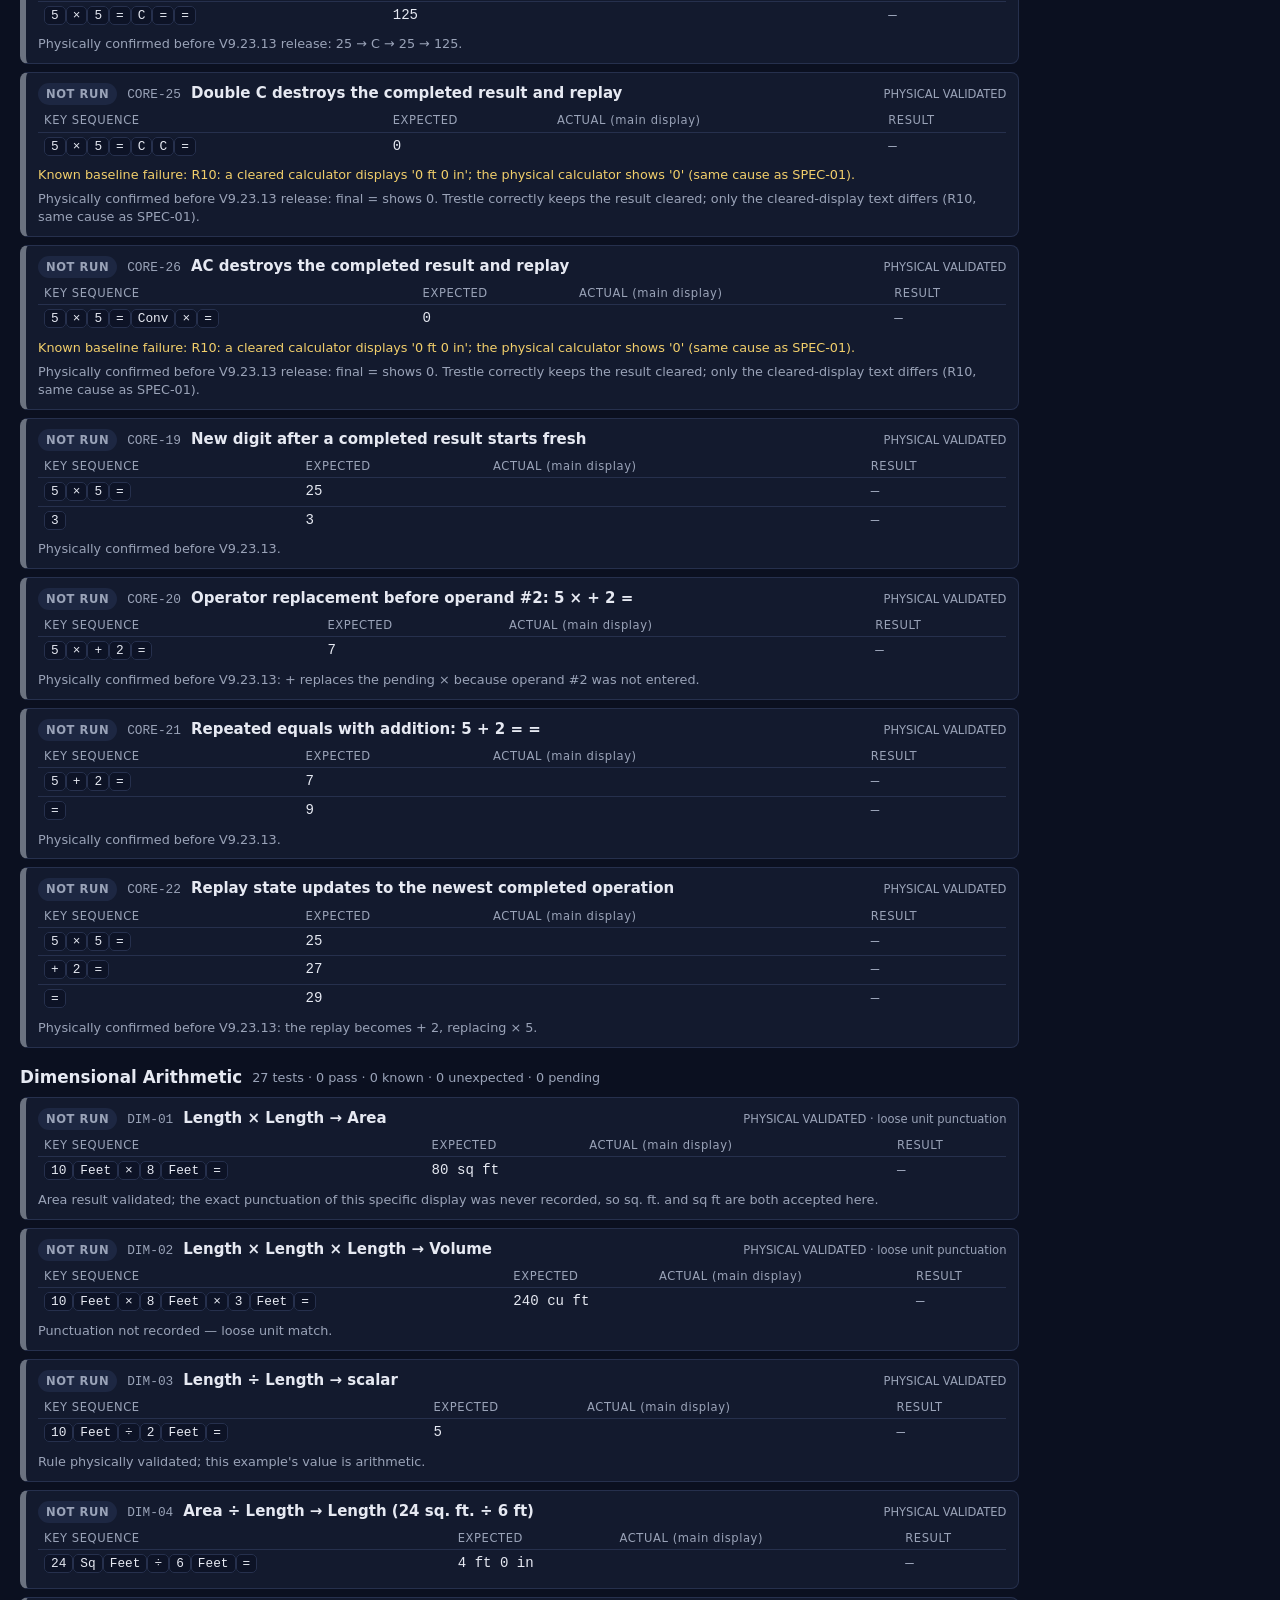
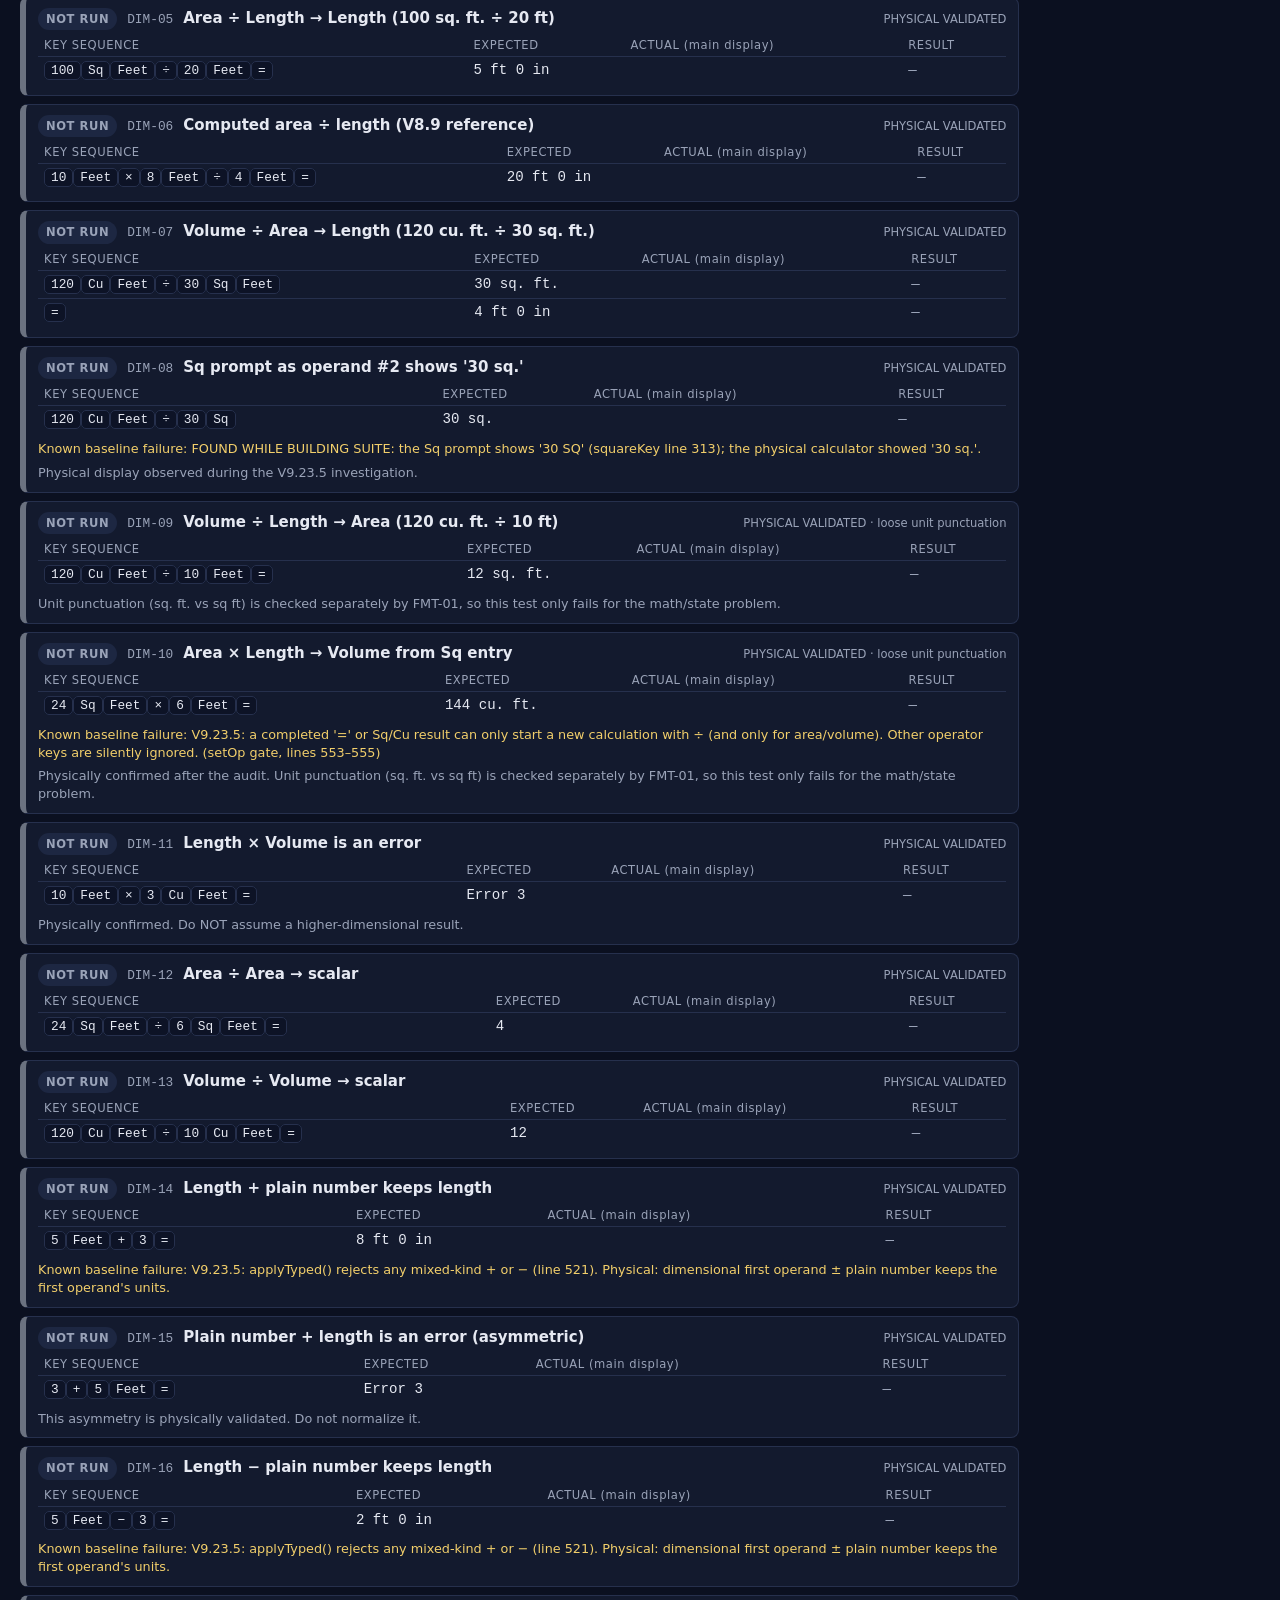
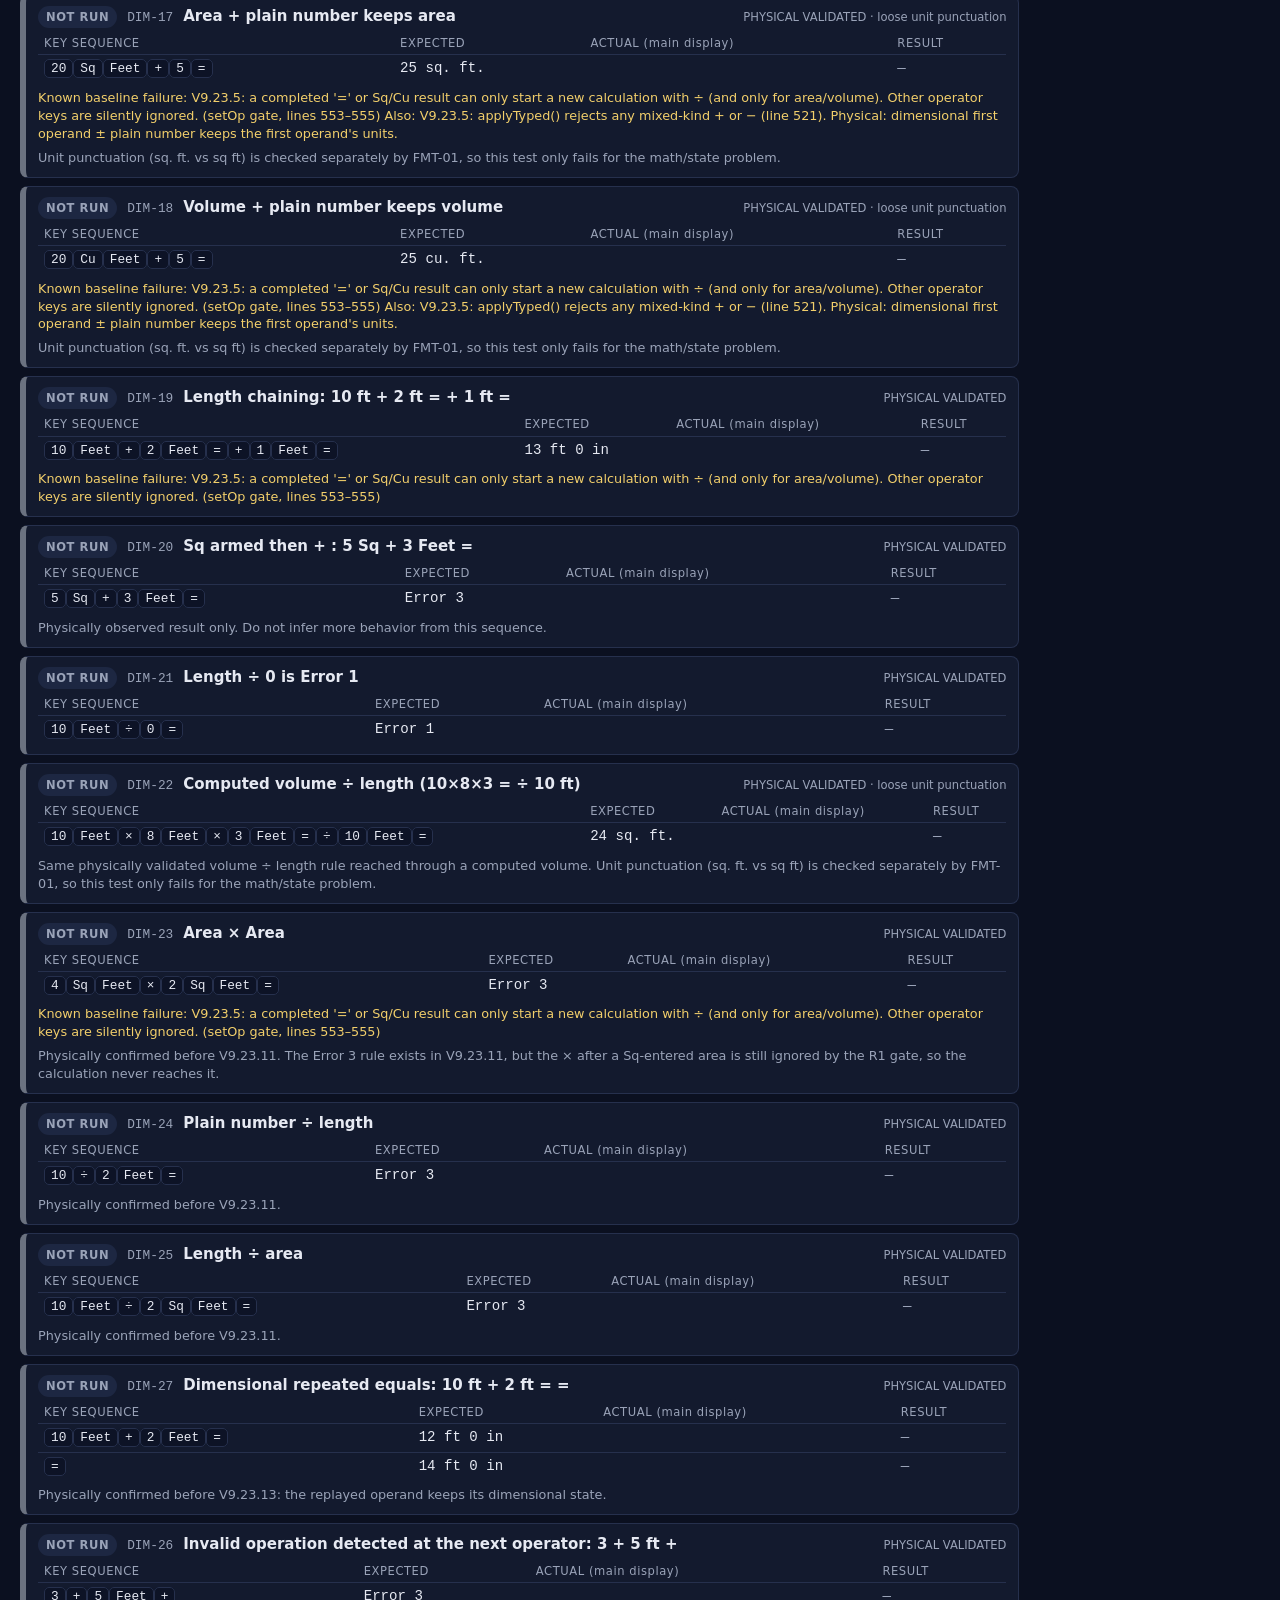
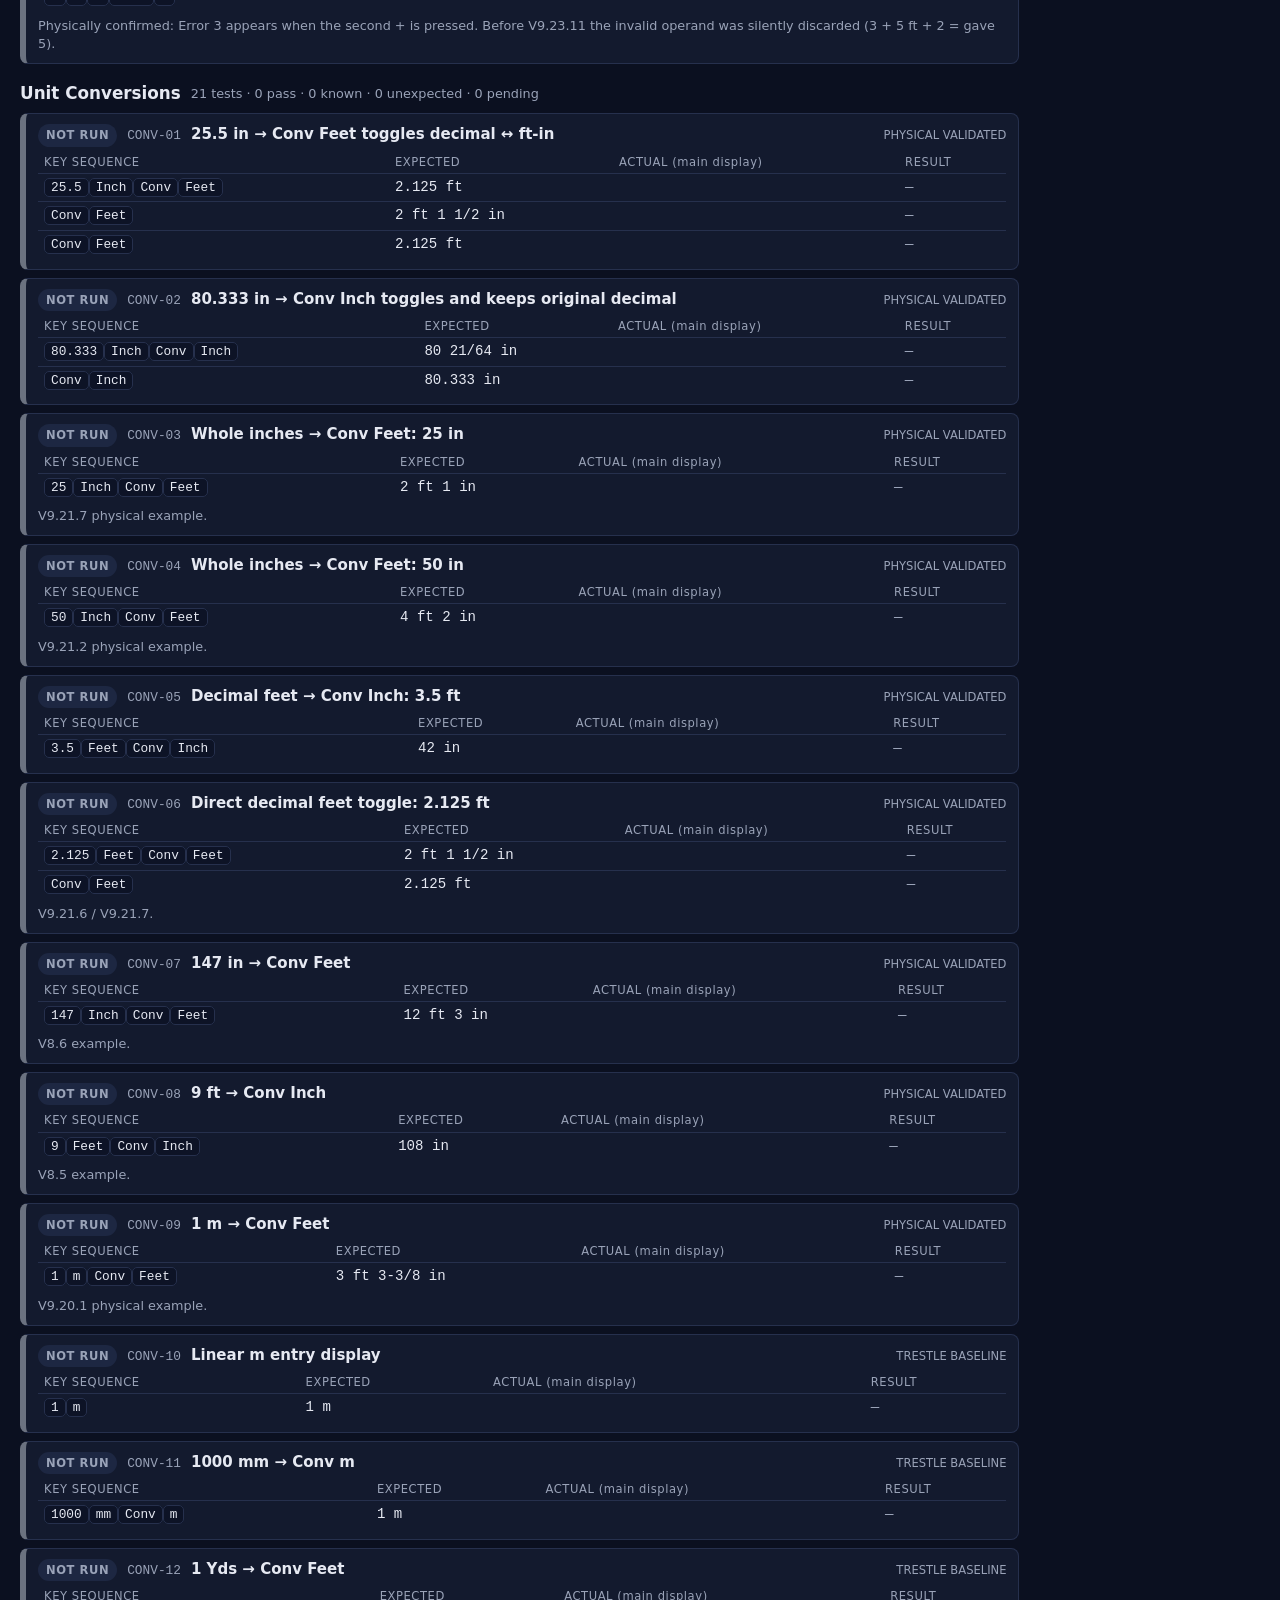
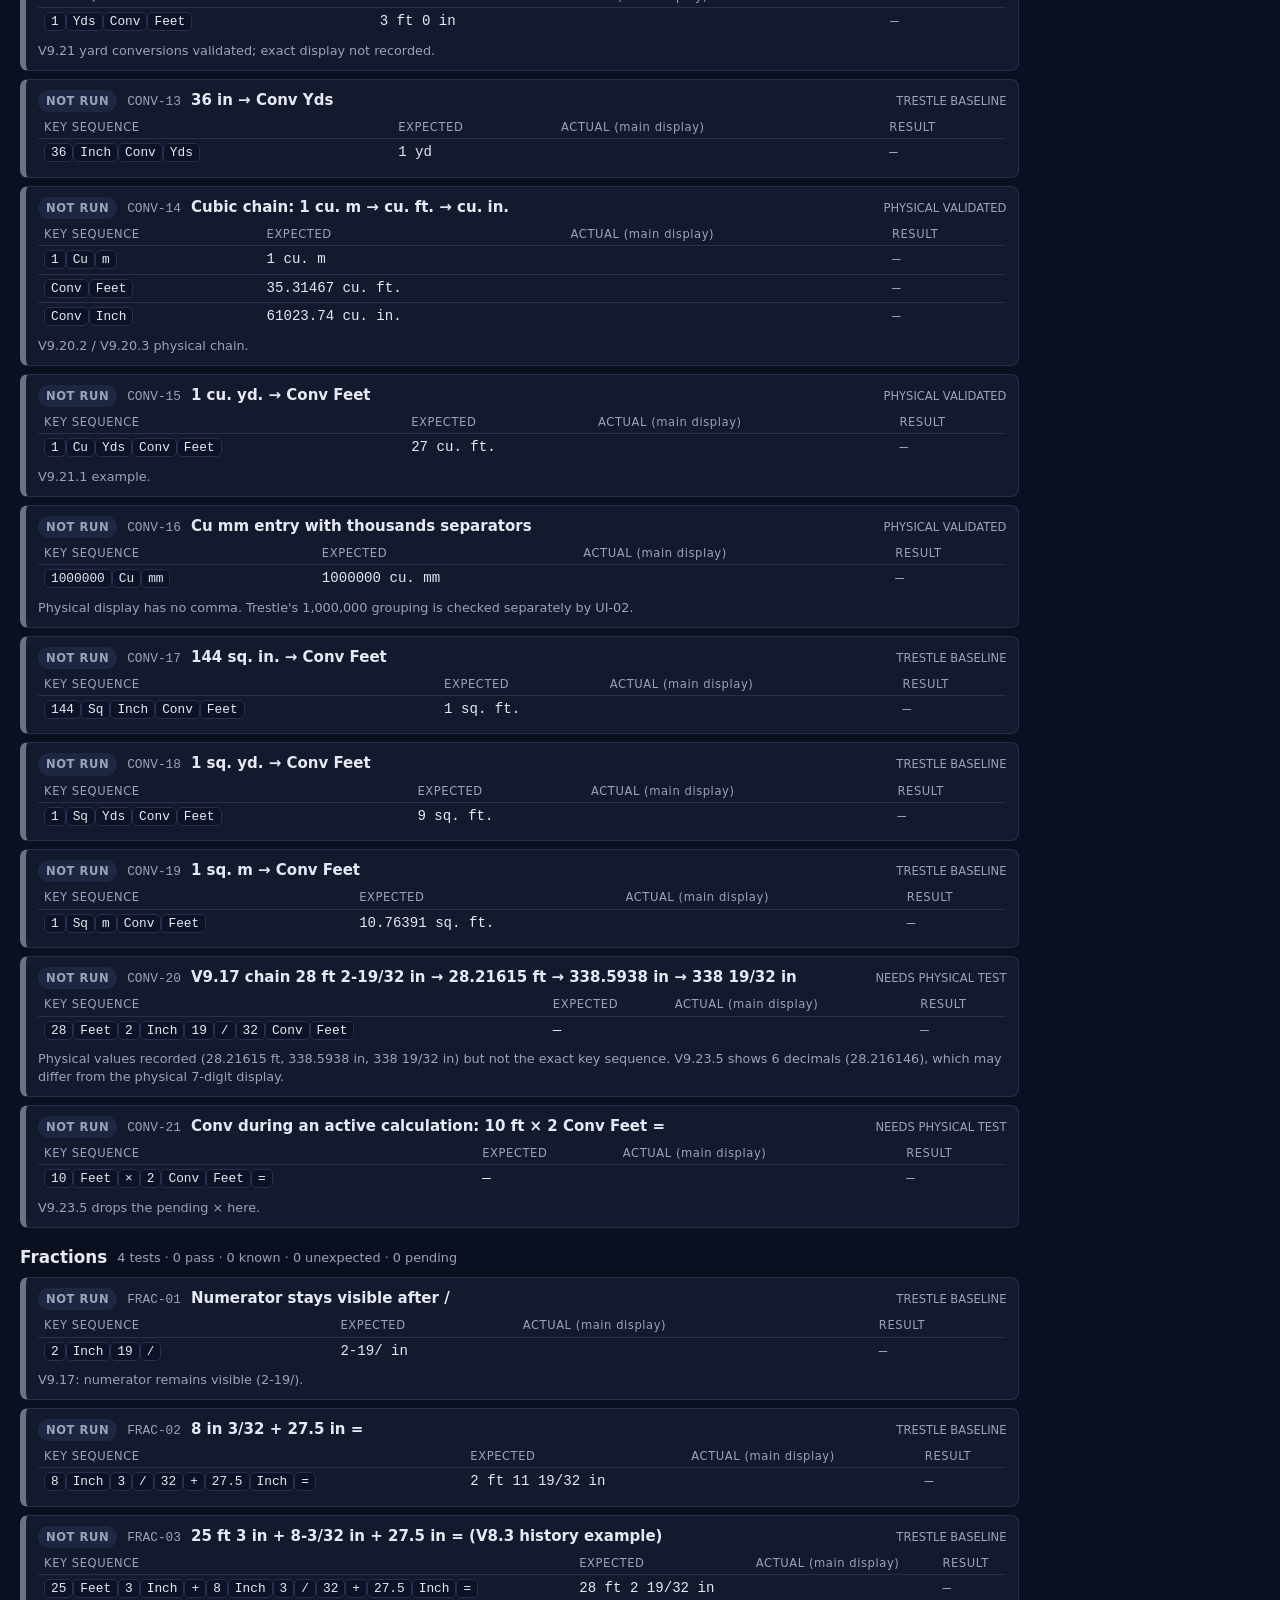
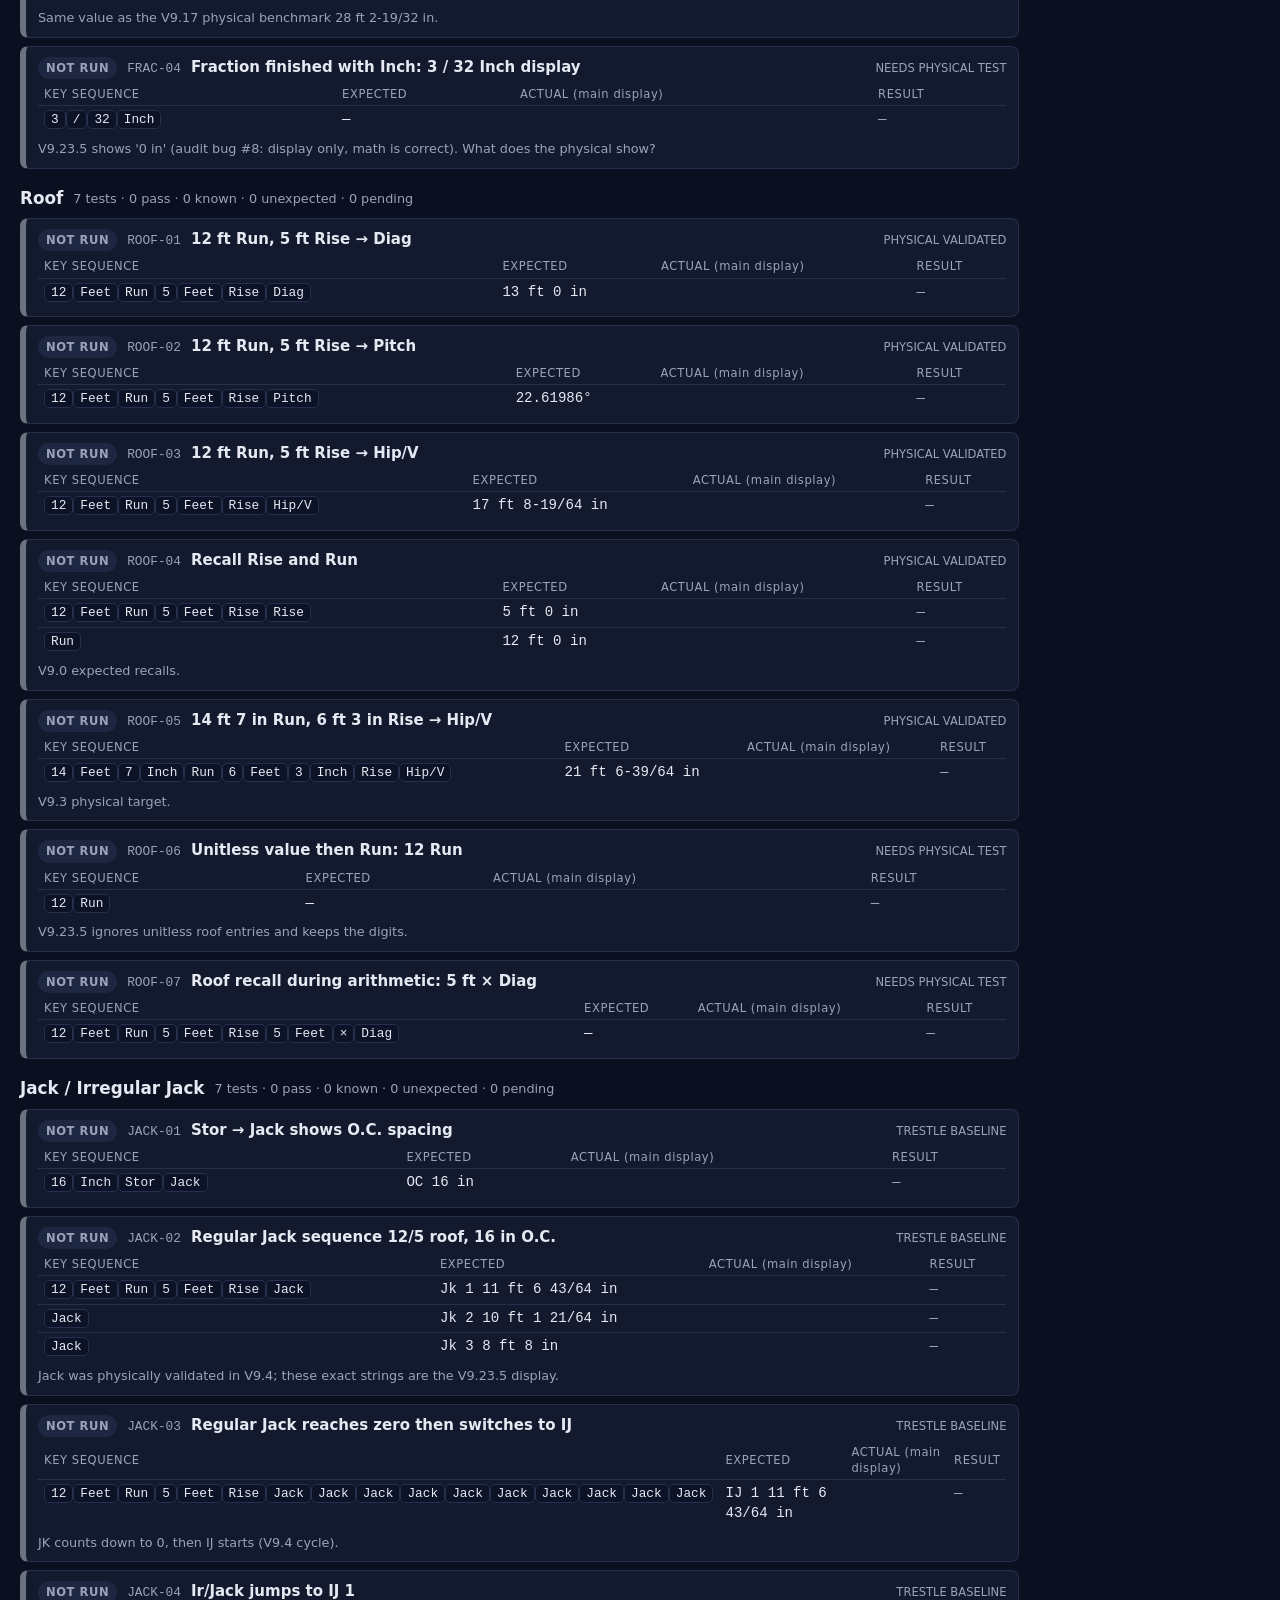
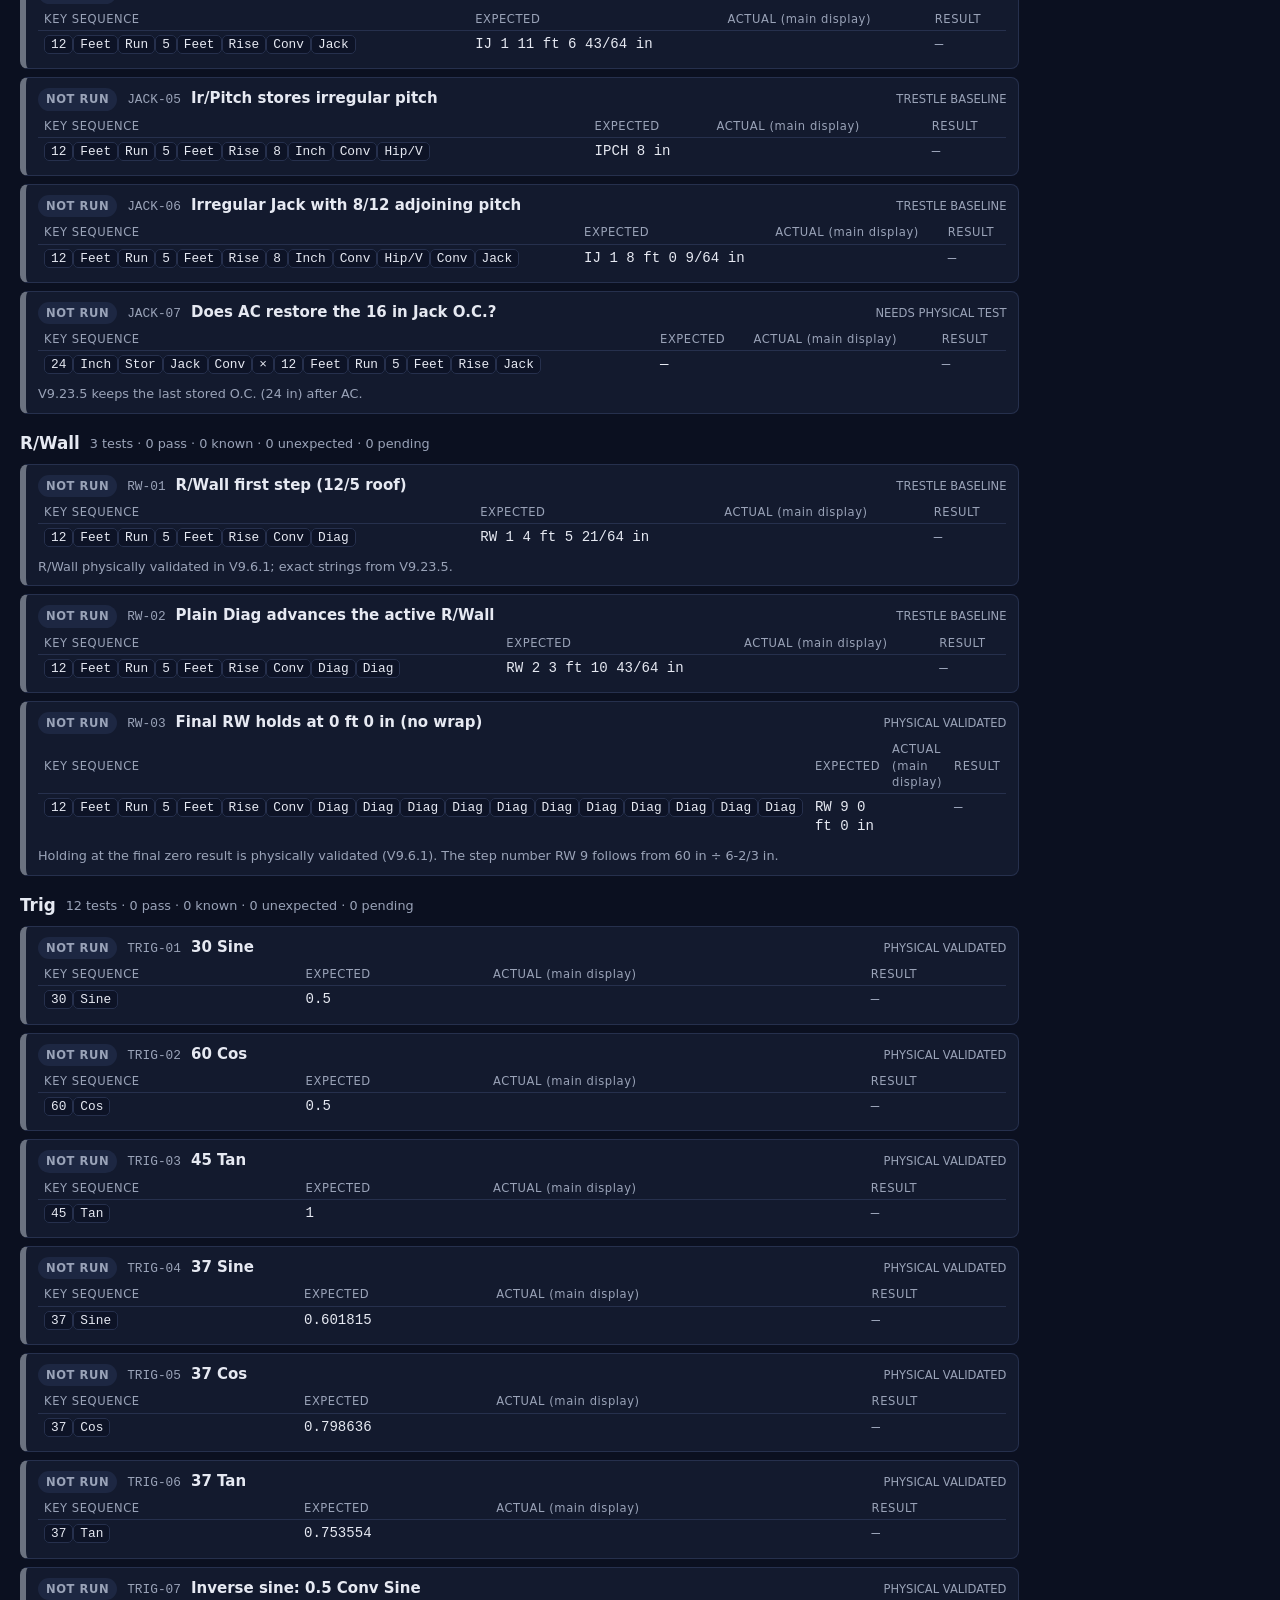
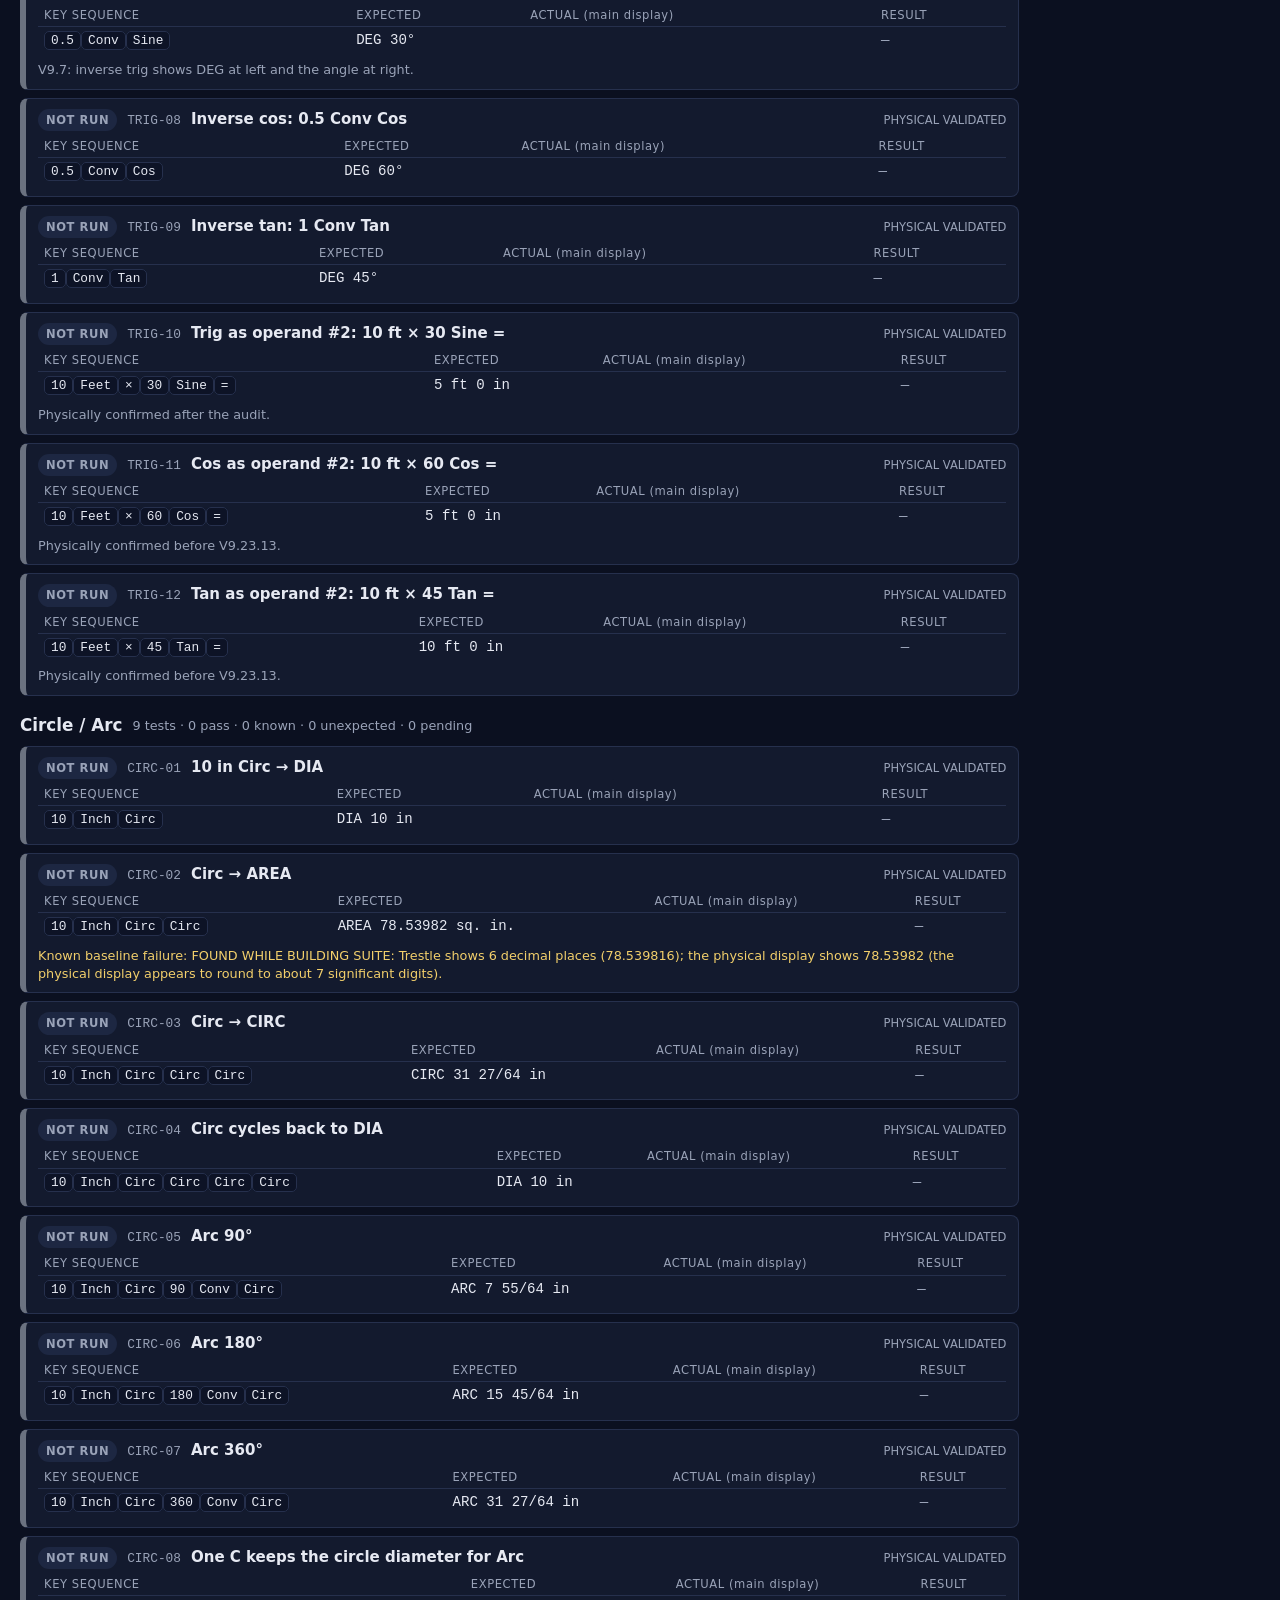
==== commit a8072f06: "Add result chaining and regression version checks V9.23.13" ====
--- a/tests.html
+++ b/tests.html
@@ -70,6 +70,16 @@
   .progress div{height:100%;width:0;background:#2f80ed;transition:width .1s}
   textarea{width:100%;height:120px;background:#0d1326;color:var(--text);border:1px solid var(--line);border-radius:8px;font:12px ui-monospace,Consolas,monospace}
   .hidden{display:none}
+  .ready{border-radius:12px;padding:16px 18px;margin:10px 0 12px;border:3px solid var(--line);background:var(--panel)}
+  .ready .state{font-size:.8rem;font-weight:800;letter-spacing:.12em}
+  .ready .ver{font-size:2.1rem;font-weight:900;letter-spacing:.02em;margin:2px 0}
+  .ready .line{color:var(--text);margin:2px 0}
+  .ready .sub{color:var(--muted);font-size:.85rem}
+  .ready.ok{border-color:var(--pass);background:#0f2e1d} .ready.ok .state{color:#6fe3a0}
+  .ready.bad{border-color:var(--fail);background:#3a0d14} .ready.bad .state{color:#ff8a95}
+  .ready.warn{border-color:var(--known);background:#3a2a05} .ready.warn .state{color:#f2cf6b}
+  .ready button{margin-top:8px}
+  .linkbtn{background:none;border:none;color:var(--muted);text-decoration:underline;padding:4px 0;font-size:.8rem}
 </style>
 </head>
 <body>
@@ -81,8 +91,12 @@
 <div class="wrap">
 <main>
   <div id="protocolBanner" class="banner err hidden"></div>
-  <div id="freshBanner" class="banner info">Checking whether the offline cache matches the server…</div>
-  <div id="buildLine" class="banner info">Build under test: (loads when tests run)</div>
+  <div id="readyPanel" class="ready">
+    <div class="state">CHECKING VERSIONS…</div>
+    <div class="ver">Trestle —</div>
+    <div class="sub">Comparing the calculator loaded in this browser with the files on the server.</div>
+  </div>
+  <div id="buildLine" class="banner info">Build under test: (shown after tests run)</div>
 
   <div id="verdict" class="verdict idle">Press “Run all tests”.</div>
 
@@ -154,16 +168,63 @@
   }
 
   // ---- cache freshness ----
-  R.checkFreshness().then(f=>{
-    const el=$("#freshBanner");
-    if(f.fileProtocol){ el.className="banner err"; el.textContent="Cache check skipped (opened from a file)."; return; }
-    if(f.note){ el.className="banner info"; el.textContent=f.note; return; }
-    if(f.ok){ el.className="banner info"; el.textContent="Offline cache matches the server — testing the current files."; return; }
-    el.className="banner warn";
-    el.innerHTML=`<b>Warning: the app’s offline cache holds OLDER files than the server</b> (${esc(f.stale.join(", "))}). The tests would check the old build. `+
-      `<button id="clearCache">Load the latest files</button> <span class="note">(clears only this app’s offline copy; it rebuilds itself the next time the app opens)</span>`;
-    $("#clearCache").onclick=async()=>{ await R.clearAppCache(); location.reload(); };
-  });
+  // ---- Pre-test version check (V9.23.13) ----
+  // Loaded = footer of the calculator actually loaded in the test frame.
+  // Server = footer of a fresh, uncached index.html (and CACHE name in sw.js).
+  // Files  = offline cache + normal browser requests compared with the server.
+  $("#runAll").disabled=true;
+  const loadLatestHtml=`<button id="clearCache" class="primary">Load the latest files</button> <span class="sub">(clears only this app’s offline and browser copies; they rebuild the next time the app opens)</span>`;
+  function wireButtons(){
+    const c=$("#clearCache"); if(c) c.onclick=async()=>{ c.disabled=true; c.textContent="Loading latest files…"; await R.clearAppCache(); location.reload(); };
+    const a=$("#runAnyway"); if(a) a.onclick=()=>{ $("#runAll").disabled=false; a.textContent="Run button enabled — results may not reflect the server version"; };
+  }
+  async function preflight(){
+    const panel=$("#readyPanel");
+    if(location.protocol==="file:"){ panel.className="ready bad"; panel.innerHTML=`<div class="state">CANNOT TEST FROM A FILE</div><div class="sub">Open tests.html from the same web address as the calculator.</div>`; return; }
+    const [v,f]=await Promise.all([R.detectVersions($("#frameHost")), R.checkFreshness()]);
+    const n=B.length;
+    const swNote=(v.server && v.serverSw && v.serverSw!==v.server)
+      ? `<div class="sub">⚠ Server files disagree with each other: index.html says ${esc(v.server)}, sw.js cache name says ${esc(v.serverSw)}. Check the version bump.</div>` : "";
+    if(v.loadError){
+      panel.className="ready bad";
+      panel.innerHTML=`<div class="state">CALCULATOR DID NOT LOAD</div><div class="line">${esc(v.loadError)}</div>`;
+      return;
+    }
+    if(!v.server || !v.loaded){
+      panel.className="ready warn";
+      panel.innerHTML=`<div class="state">VERSION NOT CONFIRMED</div>
+        <div class="ver">Loaded: ${esc(v.loaded||"unknown")}</div>
+        <div class="line">Server: ${esc(v.server||"could not be read")}</div>
+        <div class="sub">The versions could not both be read, so this page cannot confirm you are testing the current deployment.</div>${swNote}
+        <button id="runAnyway" class="linkbtn">Run anyway</button>`;
+      wireButtons(); return;
+    }
+    if(v.loaded!==v.server){
+      panel.className="ready bad";
+      panel.innerHTML=`<div class="state">VERSION MISMATCH — DO NOT RUN TESTS YET</div>
+        <div class="ver">Loaded: ${esc(v.loaded)}</div>
+        <div class="ver">Server: ${esc(v.server)}</div>${swNote}
+        <div>${loadLatestHtml}</div>
+        <button id="runAnyway" class="linkbtn">Run anyway (not recommended)</button>`;
+      wireButtons(); return;
+    }
+    if(!f.ok){
+      panel.className="ready bad";
+      panel.innerHTML=`<div class="state">FILES OUT OF DATE — DO NOT RUN TESTS YET</div>
+        <div class="ver">Trestle ${esc(v.loaded)}</div>
+        <div class="line">The version labels match, but these loaded files differ from the server: ${esc(f.stale.join(", "))}</div>${swNote}
+        <div>${loadLatestHtml}</div>
+        <button id="runAnyway" class="linkbtn">Run anyway (not recommended)</button>`;
+      wireButtons(); return;
+    }
+    panel.className="ready ok";
+    panel.innerHTML=`<div class="state">READY TO TEST</div>
+      <div class="ver">Trestle ${esc(v.loaded)}</div>
+      <div class="line">Regression suite: ${n} tests</div>
+      <div class="line">Current application files loaded — loaded version matches the server (${esc(v.server)})${f.cacheApi?", and the offline and browser caches match the server files":", and browser requests match the server files"}.</div>${swNote}`;
+    $("#runAll").disabled=false;
+  }
+  preflight();
 
   // ---- render ----
   function renderAll(){
